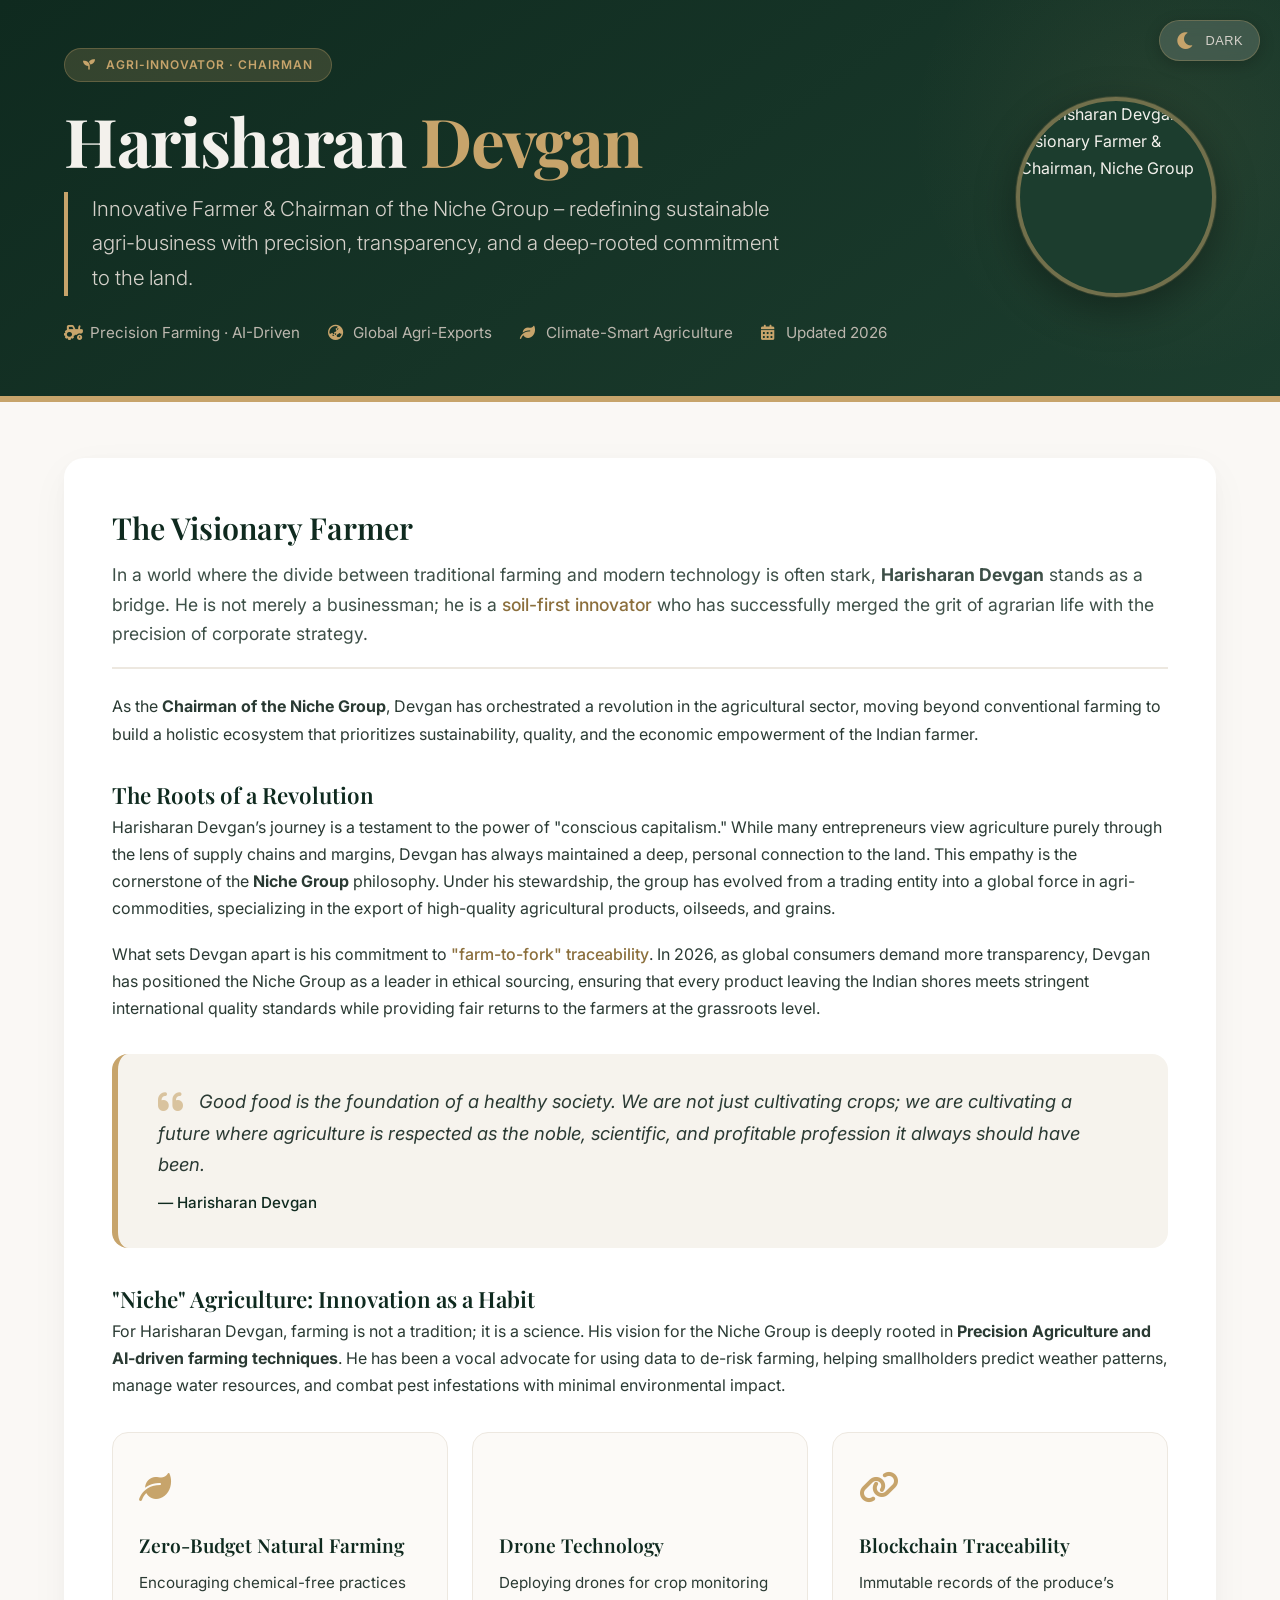
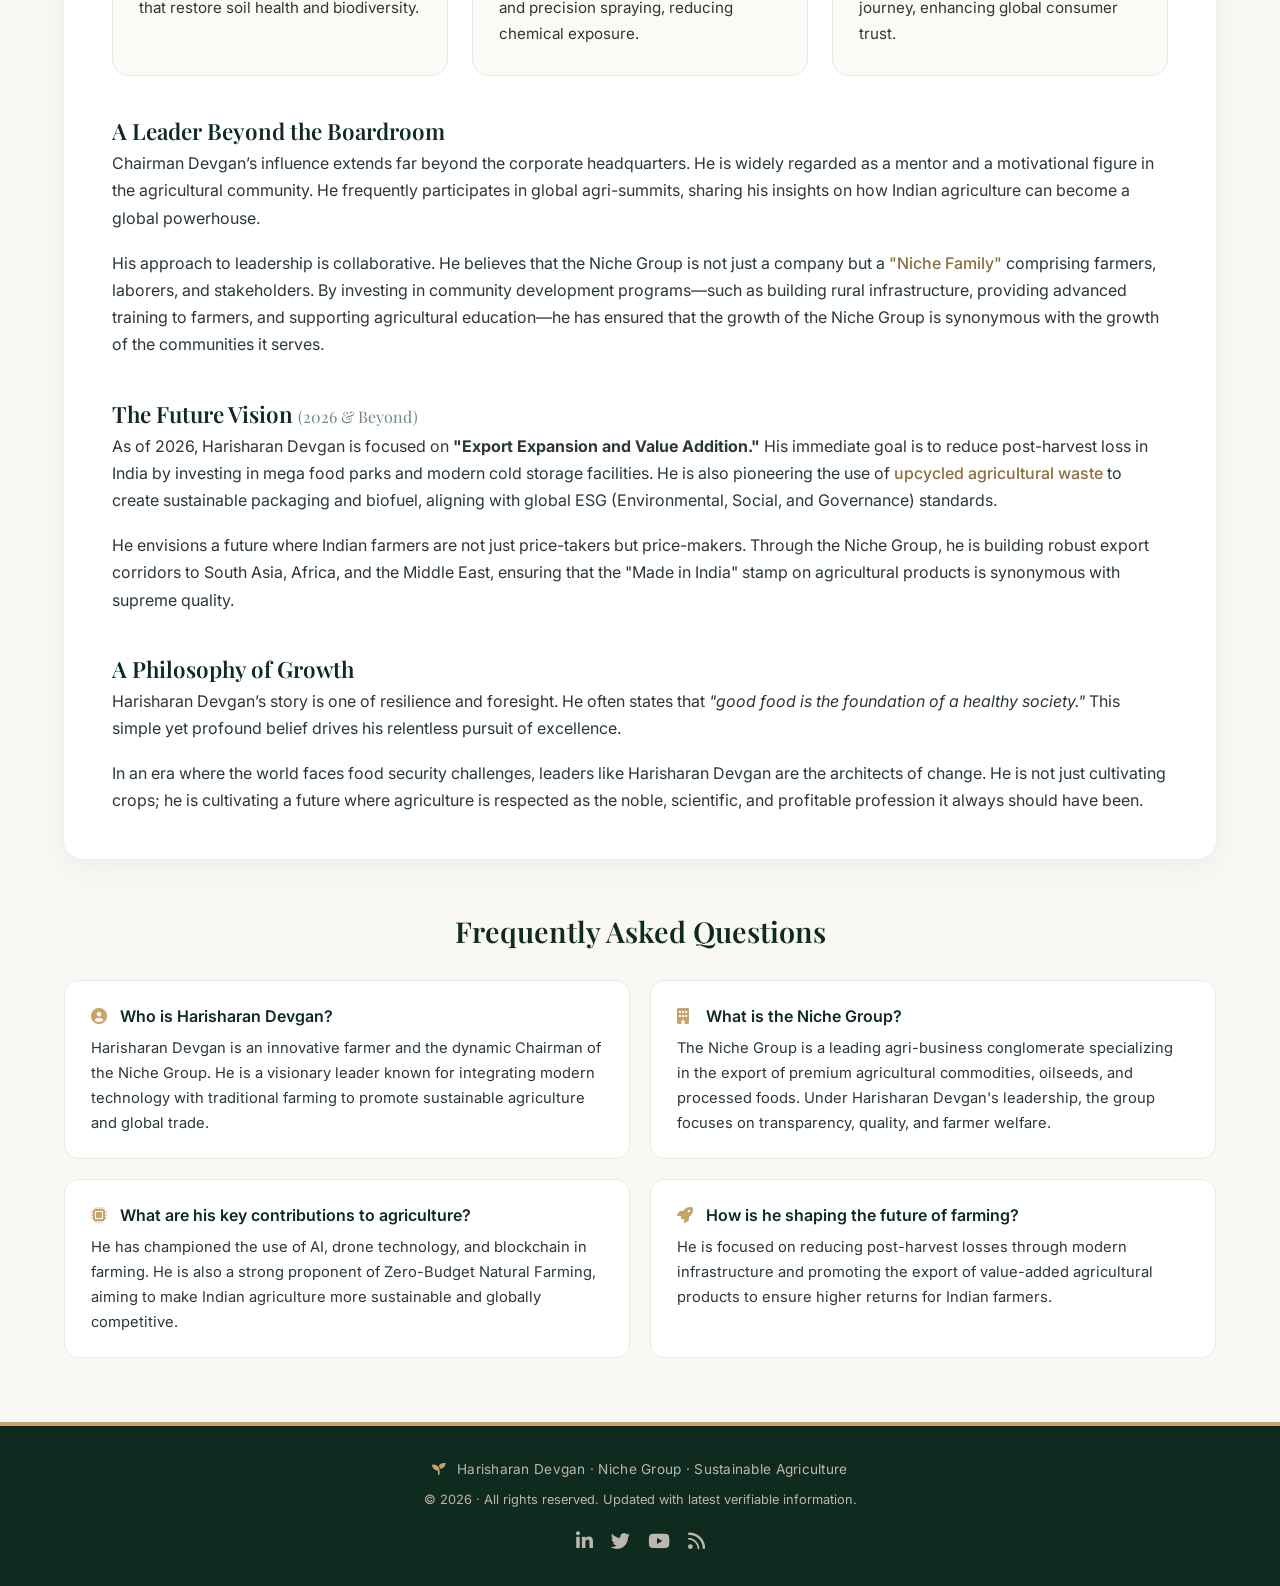
==== index.html @ 0b01a44f "update" ====
<!DOCTYPE html>
<html lang="en">
<head>
    <meta charset="UTF-8" />
    <meta name="viewport" content="width=device-width, initial-scale=1.0" />
    <title>Harisharan Devgan – Visionary Farmer & Chairman, Niche Group</title>

    <!-- SEO Meta -->
    <meta name="description" content="Harisharan Devgan is an innovative farmer and Chairman of the Niche Group, redefining agri-business with sustainable farming, AI-driven precision, and global export excellence." />
    <meta name="keywords" content="Harisharan Devgan, Niche Group Chairman, Innovative Farmer, Sustainable Agriculture, Agri-Business Leader, Indian Agriculture, Precision Farming, Farm to Fork, Agri-Exports" />
    <link rel="canonical" href="https://harisharandevgan.github.io/" />

    <!-- Google Fonts -->
    <link rel="preconnect" href="https://fonts.googleapis.com" />
    <link rel="preconnect" href="https://fonts.gstatic.com" crossorigin />
    <link href="https://fonts.googleapis.com/css2?family=Inter:ital,opsz,wght@0,14..32,100..900;1,14..32,100..900&family=Playfair+Display:ital,wght@0,400..900;1,400..900&display=swap" rel="stylesheet" />

    <!-- Font Awesome 6 -->
    <link rel="stylesheet" href="https://cdnjs.cloudflare.com/ajax/libs/font-awesome/6.0.0-beta3/css/all.min.css" />
      <link href="style.css" rel="stylesheet" type="text/css" />

    
</head>

<body>

    <!-- ===== DARK MODE TOGGLE ===== -->
    <button class="theme-toggle" id="themeToggle" aria-label="Toggle dark mode">
        <i class="fas fa-moon" id="themeIcon"></i>
        <span class="toggle-label" id="themeLabel">Dark</span>
    </button>

    <!-- ===== HERO ===== -->
    <header class="hero">
        <div class="container">
            <div class="hero-content">
                <div class="hero-badge">
                    <i class="fas fa-seedling" style="margin-right: 6px;"></i> Agri-Innovator · Chairman
                </div>
                <h1>Harisharan <span>Devgan</span></h1>
                <p class="hero-sub">
                    Innovative Farmer &amp; Chairman of the Niche Group – redefining
                    sustainable agri-business with precision, transparency, and a
                    deep-rooted commitment to the land.
                </p>
                <div class="hero-meta">
                    <span><i class="fas fa-tractor"></i> Precision Farming · AI-Driven</span>
                    <span><i class="fas fa-globe-asia"></i> Global Agri-Exports</span>
                    <span><i class="fas fa-leaf"></i> Climate-Smart Agriculture</span>
                    <span><i class="fas fa-calendar-alt"></i> Updated 2026</span>
                </div>
            </div>

            <div class="hero-image">
                <img
                src="https://2.gravatar.com/userimage/231021728/537c54e8e0dc720c43217d13dca4df3a?size=1200"
                alt="Harisharan Devgan – Visionary Farmer & Chairman, Niche Group"
                loading="eager"
                />
            </div>
        </div>
    </header>

    <!-- ===== MAIN ===== -->
    <main class="main-content">
        <div class="container">

            <!-- ===== BIO CARD ===== -->
            <article class="bio-card">
                <h2>The Visionary Farmer</h2>
                <p class="lead">
                    In a world where the divide between traditional farming and modern
                    technology is often stark, <strong>Harisharan Devgan</strong> stands
                    as a bridge. He is not merely a businessman; he is a
                    <span class="highlight">soil-first innovator</span> who has
                    successfully merged the grit of agrarian life with the precision of
                    corporate strategy.
                </p>

                <p>
                    As the <strong>Chairman of the Niche Group</strong>, Devgan has
                    orchestrated a revolution in the agricultural sector, moving beyond
                    conventional farming to build a holistic ecosystem that prioritizes
                    sustainability, quality, and the economic empowerment of the Indian
                    farmer.
                </p>

                <h3 style="font-family: 'Playfair Display', serif; font-weight: 600; font-size: 1.4rem; margin-top: 28px; color: var(--text-card-heading); transition: color 0.3s ease;">
                    The Roots of a Revolution
                </h3>
                <p>
                    Harisharan Devgan’s journey is a testament to the power of
                    "conscious capitalism." While many entrepreneurs view agriculture
                    purely through the lens of supply chains and margins, Devgan has
                    always maintained a deep, personal connection to the land. This
                    empathy is the cornerstone of the <strong>Niche Group</strong>
                    philosophy. Under his stewardship, the group has evolved from a
                    trading entity into a global force in agri-commodities, specializing
                    in the export of high-quality agricultural products, oilseeds, and
                    grains.
                </p>
                <p>
                    What sets Devgan apart is his commitment to
                    <span class="highlight">"farm-to-fork" traceability</span>. In 2026,
                    as global consumers demand more transparency, Devgan has positioned
                    the Niche Group as a leader in ethical sourcing, ensuring that every
                    product leaving the Indian shores meets stringent international
                    quality standards while providing fair returns to the farmers at the
                    grassroots level.
                </p>

                <!-- Quote -->
                <div class="quote-block">
                    <i class="fas fa-quote-left"></i>
                    Good food is the foundation of a healthy society. We are not just
                    cultivating crops; we are cultivating a future where agriculture is
                    respected as the noble, scientific, and profitable profession it
                    always should have been.
                    <footer>— Harisharan Devgan</footer>
                </div>

                <h3 style="font-family: 'Playfair Display', serif; font-weight: 600; font-size: 1.4rem; margin-top: 32px; color: var(--text-card-heading); transition: color 0.3s ease;">
                    "Niche" Agriculture: Innovation as a Habit
                </h3>
                <p>
                    For Harisharan Devgan, farming is not a tradition; it is a science.
                    His vision for the Niche Group is deeply rooted in
                    <strong>Precision Agriculture and AI-driven farming techniques</strong>.
                    He has been a vocal advocate for using data to de-risk farming,
                    helping smallholders predict weather patterns, manage water resources,
                    and combat pest infestations with minimal environmental impact.
                </p>

                <!-- Feature Grid: Initiatives -->
                <div class="grid-3">
                    <div class="card-feature">
                        <span class="icon"><i class="fas fa-leaf"></i></span>
                        <h3>Zero-Budget Natural Farming</h3>
                        <p>Encouraging chemical-free practices that restore soil health and biodiversity.</p>
                    </div>
                    <div class="card-feature">
                        <span class="icon"><i class="fas fa-drone"></i></span>
                        <h3>Drone Technology</h3>
                        <p>Deploying drones for crop monitoring and precision spraying, reducing chemical exposure.</p>
                    </div>
                    <div class="card-feature">
                        <span class="icon"><i class="fas fa-link"></i></span>
                        <h3>Blockchain Traceability</h3>
                        <p>Immutable records of the produce’s journey, enhancing global consumer trust.</p>
                    </div>
                </div>

                <h3 style="font-family: 'Playfair Display', serif; font-weight: 600; font-size: 1.4rem; margin-top: 36px; color: var(--text-card-heading); transition: color 0.3s ease;">
                    A Leader Beyond the Boardroom
                </h3>
                <p>
                    Chairman Devgan’s influence extends far beyond the corporate
                    headquarters. He is widely regarded as a mentor and a motivational
                    figure in the agricultural community. He frequently participates in
                    global agri-summits, sharing his insights on how Indian agriculture
                    can become a global powerhouse.
                </p>
                <p>
                    His approach to leadership is collaborative. He believes that the
                    Niche Group is not just a company but a
                    <span class="highlight">"Niche Family"</span> comprising farmers,
                    laborers, and stakeholders. By investing in community development
                    programs—such as building rural infrastructure, providing advanced
                    training to farmers, and supporting agricultural education—he has
                    ensured that the growth of the Niche Group is synonymous with the
                    growth of the communities it serves.
                </p>

                <h3 style="font-family: 'Playfair Display', serif; font-weight: 600; font-size: 1.4rem; margin-top: 36px; color: var(--text-card-heading); transition: color 0.3s ease;">
                    The Future Vision <span style="font-weight: 400; font-size: 1rem; color: #6f8a7a;">(2026 &amp; Beyond)</span>
                </h3>
                <p>
                    As of 2026, Harisharan Devgan is focused on
                    <strong>"Export Expansion and Value Addition."</strong> His immediate
                    goal is to reduce post-harvest loss in India by investing in mega
                    food parks and modern cold storage facilities. He is also pioneering
                    the use of <span class="highlight">upcycled agricultural waste</span>
                    to create sustainable packaging and biofuel, aligning with global
                    ESG (Environmental, Social, and Governance) standards.
                </p>
                <p>
                    He envisions a future where Indian farmers are not just price-takers
                    but price-makers. Through the Niche Group, he is building robust
                    export corridors to South Asia, Africa, and the Middle East, ensuring
                    that the "Made in India" stamp on agricultural products is synonymous
                    with supreme quality.
                </p>

                <h3 style="font-family: 'Playfair Display', serif; font-weight: 600; font-size: 1.4rem; margin-top: 36px; color: var(--text-card-heading); transition: color 0.3s ease;">
                    A Philosophy of Growth
                </h3>
                <p>
                    Harisharan Devgan’s story is one of resilience and foresight. He
                    often states that <em>"good food is the foundation of a healthy
                    society."</em> This simple yet profound belief drives his relentless
                    pursuit of excellence.
                </p>
                <p>
                    In an era where the world faces food security challenges, leaders
                    like Harisharan Devgan are the architects of change. He is not just
                    cultivating crops; he is cultivating a future where agriculture is
                    respected as the noble, scientific, and profitable profession it
                    always should have been.
                </p>
            </article>

            <!-- ===== FAQ SECTION ===== -->
            <section class="faq-section">
                <h2>Frequently Asked Questions</h2>
                <div class="faq-grid">
                    <div class="faq-item">
                        <h4><i class="fas fa-user-circle"></i> Who is Harisharan Devgan?</h4>
                        <p>Harisharan Devgan is an innovative farmer and the dynamic Chairman of the Niche Group. He is a visionary leader known for integrating modern technology with traditional farming to promote sustainable agriculture and global trade.</p>
                    </div>
                    <div class="faq-item">
                        <h4><i class="fas fa-building"></i> What is the Niche Group?</h4>
                        <p>The Niche Group is a leading agri-business conglomerate specializing in the export of premium agricultural commodities, oilseeds, and processed foods. Under Harisharan Devgan's leadership, the group focuses on transparency, quality, and farmer welfare.</p>
                    </div>
                    <div class="faq-item">
                        <h4><i class="fas fa-microchip"></i> What are his key contributions to agriculture?</h4>
                        <p>He has championed the use of AI, drone technology, and blockchain in farming. He is also a strong proponent of Zero-Budget Natural Farming, aiming to make Indian agriculture more sustainable and globally competitive.</p>
                    </div>
                    <div class="faq-item">
                        <h4><i class="fas fa-rocket"></i> How is he shaping the future of farming?</h4>
                        <p>He is focused on reducing post-harvest losses through modern infrastructure and promoting the export of value-added agricultural products to ensure higher returns for Indian farmers.</p>
                    </div>
                </div>
            </section>

        </div>
    </main>

    <!-- ===== FOOTER ===== -->
    <footer class="footer">
        <div class="container">
            <p style="font-size: 0.85rem; letter-spacing: 0.02em;">
                <i class="fas fa-seedling" style="color: #c7a46b; margin-right: 6px;"></i>
                Harisharan Devgan · Niche Group · Sustainable Agriculture
            </p>
            <p style="font-size: 0.8rem; color: var(--text-footer);">
                &copy; 2026 · All rights reserved. Updated with latest verifiable information.
            </p>
            <div class="social-links">
                <a href="#" aria-label="LinkedIn"><i class="fab fa-linkedin-in"></i></a>
                <a href="#" aria-label="Twitter"><i class="fab fa-twitter"></i></a>
                <a href="#" aria-label="YouTube"><i class="fab fa-youtube"></i></a>
                <a href="#" aria-label="RSS"><i class="fas fa-rss"></i></a>
            </div>
        </div>
    </footer>
    <script src="darkmode.js"></script>
</body>
</html>
---- style.css ----
/* ===== RESET & BASE ===== */
        *,
        *::before,
        *::after {
            margin: 0;
            padding: 0;
            box-sizing: border-box;
        }

        /* ===== DARK MODE VARIABLES ===== */
        :root {
            --bg-body: #faf8f5;
            --text-body: #1e2a2f;
            --bg-hero: linear-gradient(145deg, #0f2a1f 0%, #1c3d2e 100%);
            --text-hero: #f3f1ec;
            --text-hero-sub: #d6d2cb;
            --text-hero-meta: #bcb7ae;
            --border-gold: #c7a46b;
            --bg-card: #ffffff;
            --shadow-card: 0 12px 40px rgba(0, 0, 0, 0.04), 0 4px 16px rgba(0, 0, 0, 0.02);
            --text-card-heading: #0f2a1f;
            --text-card-body: #2a3a33;
            --text-card-lead: #3d4f47;
            --bg-quote: #f6f3ed;
            --bg-feature: #fcfaf7;
            --border-feature: #ede8e0;
            --bg-faq: #ffffff;
            --border-faq: #ede8e0;
            --bg-footer: #0f2a1f;
            --text-footer: #bcb7ae;
        }

        body.dark-mode {
            --bg-body: #1a1e1c;
            --text-body: #e6e3dc;
            --bg-hero: linear-gradient(145deg, #0a1a12 0%, #122b1f 100%);
            --text-hero: #f0ede8;
            --text-hero-sub: #cbc7be;
            --text-hero-meta: #a8a49b;
            --bg-card: #262b28;
            --shadow-card: 0 12px 40px rgba(0, 0, 0, 0.3);
            --text-card-heading: #e6e3dc;
            --text-card-body: #d6d2cb;
            --text-card-lead: #bcb7ae;
            --bg-quote: #2d332f;
            --bg-feature: #2a2f2c;
            --border-feature: #3d443f;
            --bg-faq: #262b28;
            --border-faq: #3d443f;
            --bg-footer: #0a1a12;
            --text-footer: #a8a49b;
        }

        body {
            font-family: 'Inter', -apple-system, BlinkMacSystemFont, 'Segoe UI', Roboto, sans-serif;
            background: var(--bg-body);
            color: var(--text-body);
            line-height: 1.7;
            -webkit-font-smoothing: antialiased;
            transition: background 0.3s ease, color 0.3s ease;
        }

        /* ===== CONTAINER ===== */
        .container {
            max-width: 1200px;
            margin: 0 auto;
            padding: 0 24px;
        }

        /* ===== DARK MODE TOGGLE ===== */
        .theme-toggle {
            position: fixed;
            top: 20px;
            right: 20px;
            z-index: 999;
            background: rgba(255, 255, 255, 0.15);
            backdrop-filter: blur(8px);
            border: 1px solid rgba(199, 164, 107, 0.3);
            border-radius: 40px;
            padding: 10px 16px;
            color: #f3f1ec;
            font-size: 1.1rem;
            cursor: pointer;
            display: flex;
            align-items: center;
            gap: 10px;
            transition: background 0.3s ease, transform 0.2s ease;
            box-shadow: 0 4px 16px rgba(0, 0, 0, 0.2);
        }

        .theme-toggle:hover {
            background: rgba(199, 164, 107, 0.25);
            transform: scale(1.04);
        }

        .theme-toggle i {
            font-size: 1.2rem;
            color: #c7a46b;
        }

        .theme-toggle .toggle-label {
            font-size: 0.8rem;
            font-weight: 500;
            letter-spacing: 0.04em;
            text-transform: uppercase;
            color: #d6d2cb;
        }

        body.dark-mode .theme-toggle {
            background: rgba(0, 0, 0, 0.4);
            border-color: rgba(199, 164, 107, 0.5);
        }

        body.dark-mode .theme-toggle .toggle-label {
            color: #cbc7be;
        }

        /* ===== HEADER / HERO ===== */
        .hero {
            background: var(--bg-hero);
            color: var(--text-hero);
            padding: 48px 0 50px;
            border-bottom: 6px solid var(--border-gold);
            position: relative;
            overflow: hidden;
            transition: background 0.3s ease;
        }

        .hero::after {
            content: '';
            position: absolute;
            top: -30%;
            right: -10%;
            width: 500px;
            height: 500px;
            background: radial-gradient(circle, rgba(199, 164, 107, 0.08) 0%, transparent 70%);
            border-radius: 50%;
            pointer-events: none;
        }

        .hero .container {
            position: relative;
            z-index: 2;
            display: flex;
            align-items: center;
            gap: 48px;
            flex-wrap: wrap;
        }

        .hero-content {
            flex: 1 1 55%;
            min-width: 280px;
        }

        .hero-image {
            flex: 0 0 auto;
            width: 200px;
            height: 200px;
            border-radius: 50%;
            overflow: hidden;
            border: 4px solid rgba(199, 164, 107, 0.5);
            box-shadow: 0 12px 40px rgba(0, 0, 0, 0.35), 0 0 0 1px rgba(199, 164, 107, 0.2);
            flex-shrink: 0;
            transition: transform 0.3s ease, box-shadow 0.3s ease;
            background: #1c3d2e;
        }

        .hero-image:hover {
            transform: scale(1.02);
            box-shadow: 0 16px 56px rgba(0, 0, 0, 0.45), 0 0 0 2px rgba(199, 164, 107, 0.3);
        }

        .hero-image img {
            width: 100%;
            height: 100%;
            object-fit: cover;
            display: block;
        }

        .hero-badge {
            display: inline-block;
            background: rgba(199, 164, 107, 0.2);
            color: #c7a46b;
            font-size: 0.75rem;
            font-weight: 600;
            letter-spacing: 0.08em;
            text-transform: uppercase;
            padding: 6px 18px;
            border-radius: 40px;
            border: 1px solid rgba(199, 164, 107, 0.3);
            margin-bottom: 20px;
        }

        .hero h1 {
            font-family: 'Playfair Display', Georgia, serif;
            font-weight: 700;
            font-size: clamp(2.4rem, 6vw, 4.2rem);
            line-height: 1.15;
            letter-spacing: -0.02em;
            margin-bottom: 12px;
            color: var(--text-hero);
        }

        .hero h1 span {
            color: #c7a46b;
        }

        .hero-sub {
            font-size: clamp(1.05rem, 1.6vw, 1.35rem);
            font-weight: 300;
            color: var(--text-hero-sub);
            max-width: 720px;
            margin-bottom: 24px;
            border-left: 4px solid #c7a46b;
            padding-left: 24px;
            transition: color 0.3s ease;
        }

        .hero-meta {
            display: flex;
            flex-wrap: wrap;
            gap: 28px;
            font-size: 0.95rem;
            color: var(--text-hero-meta);
            transition: color 0.3s ease;
        }

        .hero-meta i {
            color: #c7a46b;
            margin-right: 8px;
            width: 1.1rem;
        }

        .hero-meta span {
            display: inline-flex;
            align-items: center;
        }

        /* ===== MAIN CONTENT ===== */
        .main-content {
            padding: 56px 0 64px;
        }

        /* ===== BIO CARD ===== */
        .bio-card {
            background: var(--bg-card);
            border-radius: 20px;
            box-shadow: var(--shadow-card);
            padding: 44px 48px;
            margin-bottom: 48px;
            transition: background 0.3s ease, box-shadow 0.3s ease;
        }

        .bio-card h2 {
            font-family: 'Playfair Display', Georgia, serif;
            font-weight: 600;
            font-size: 1.9rem;
            color: var(--text-card-heading);
            margin-top: 0;
            margin-bottom: 6px;
            transition: color 0.3s ease;
        }

        .bio-card .lead {
            font-size: 1.1rem;
            color: var(--text-card-lead);
            margin-bottom: 24px;
            border-bottom: 2px solid var(--border-feature);
            padding-bottom: 18px;
            transition: color 0.3s ease, border-color 0.3s ease;
        }

        .bio-card p {
            margin-bottom: 18px;
            color: var(--text-card-body);
            transition: color 0.3s ease;
        }

        .bio-card p:last-of-type {
            margin-bottom: 0;
        }

        .bio-card .highlight {
            color: #8b6f3c;
            font-weight: 500;
        }

        body.dark-mode .bio-card .highlight {
            color: #c7a46b;
        }

        /* ===== QUOTE BLOCK ===== */
        .quote-block {
            background: var(--bg-quote);
            border-radius: 16px;
            padding: 32px 40px;
            margin: 32px 0 20px;
            border-left: 6px solid #c7a46b;
            font-style: italic;
            font-size: 1.15rem;
            color: var(--text-card-body);
            transition: background 0.3s ease, color 0.3s ease;
        }

        .quote-block i {
            color: #c7a46b;
            font-size: 1.8rem;
            opacity: 0.6;
            margin-right: 10px;
            vertical-align: middle;
        }

        .quote-block footer {
            margin-top: 10px;
            font-style: normal;
            font-weight: 500;
            color: var(--text-card-heading);
            font-size: 0.95rem;
            transition: color 0.3s ease;
        }

        /* ===== GRID SECTIONS ===== */
        .grid-2 {
            display: grid;
            grid-template-columns: 1fr 1fr;
            gap: 28px;
            margin-top: 32px;
        }

        .grid-3 {
            display: grid;
            grid-template-columns: repeat(3, 1fr);
            gap: 24px;
            margin-top: 32px;
        }

        .card-feature {
            background: var(--bg-feature);
            border-radius: 16px;
            padding: 28px 26px;
            border: 1px solid var(--border-feature);
            transition: border-color 0.2s ease, transform 0.2s ease, background 0.3s ease;
        }

        .card-feature:hover {
            border-color: #c7a46b;
            transform: translateY(-3px);
        }

        .card-feature .icon {
            font-size: 2rem;
            color: #c7a46b;
            margin-bottom: 14px;
            display: inline-block;
        }

        .card-feature h3 {
            font-family: 'Playfair Display', Georgia, serif;
            font-weight: 600;
            font-size: 1.2rem;
            color: var(--text-card-heading);
            margin-bottom: 8px;
            transition: color 0.3s ease;
        }

        .card-feature p {
            font-size: 0.95rem;
            color: var(--text-card-body);
            margin-bottom: 0;
            transition: color 0.3s ease;
        }

        .card-feature ul {
            list-style: none;
            padding: 0;
            margin: 12px 0 0;
        }

        .card-feature ul li {
            font-size: 0.92rem;
            color: var(--text-card-body);
            padding: 4px 0 4px 28px;
            position: relative;
            transition: color 0.3s ease;
        }

        .card-feature ul li::before {
            content: '\f00c';
            font-family: 'Font Awesome 6 Free';
            font-weight: 900;
            font-size: 0.8rem;
            color: #c7a46b;
            position: absolute;
            left: 0;
            top: 6px;
        }

        /* ===== FAQ ===== */
        .faq-section {
            margin-top: 48px;
        }

        .faq-section h2 {
            font-family: 'Playfair Display', Georgia, serif;
            font-weight: 600;
            font-size: 1.8rem;
            color: var(--text-card-heading);
            margin-bottom: 24px;
            text-align: center;
            transition: color 0.3s ease;
        }

        .faq-grid {
            display: grid;
            grid-template-columns: 1fr 1fr;
            gap: 20px;
        }

        .faq-item {
            background: var(--bg-faq);
            border-radius: 14px;
            padding: 22px 26px;
            border: 1px solid var(--border-faq);
            transition: border-color 0.2s ease, background 0.3s ease;
        }

        .faq-item:hover {
            border-color: #c7a46b;
        }

        .faq-item h4 {
            font-weight: 600;
            font-size: 1rem;
            color: var(--text-card-heading);
            margin-bottom: 6px;
            display: flex;
            align-items: center;
            gap: 10px;
            transition: color 0.3s ease;
        }

        .faq-item h4 i {
            color: #c7a46b;
            font-size: 1rem;
            width: 1.2rem;
        }

        .faq-item p {
            font-size: 0.92rem;
            color: var(--text-card-body);
            margin-bottom: 0;
            transition: color 0.3s ease;
        }

        /* ===== FOOTER ===== */
        .footer {
            background: var(--bg-footer);
            color: var(--text-footer);
            padding: 32px 0 28px;
            border-top: 4px solid #c7a46b;
            text-align: center;
            font-size: 0.9rem;
            transition: background 0.3s ease, color 0.3s ease;
        }

        .footer .container {
            display: flex;
            flex-direction: column;
            align-items: center;
            gap: 8px;
        }

        .footer a {
            color: #c7a46b;
            text-decoration: none;
            font-weight: 400;
        }

        .footer a:hover {
            text-decoration: underline;
        }

        .footer .social-links {
            display: flex;
            gap: 18px;
            margin-top: 6px;
        }

        .footer .social-links a {
            color: var(--text-footer);
            font-size: 1.2rem;
            transition: color 0.2s ease;
        }

        .footer .social-links a:hover {
            color: #c7a46b;
            text-decoration: none;
        }

        /* ===== RESPONSIVE ===== */
        @media (max-width: 992px) {
            .grid-2 {
                grid-template-columns: 1fr;
            }
            .grid-3 {
                grid-template-columns: 1fr 1fr;
            }
            .faq-grid {
                grid-template-columns: 1fr;
            }
            .bio-card {
                padding: 32px 28px;
            }
            .hero .container {
                gap: 32px;
            }
            .hero-image {
                width: 160px;
                height: 160px;
            }
            .theme-toggle {
                top: 12px;
                right: 12px;
                padding: 8px 12px;
                font-size: 0.9rem;
            }
            .theme-toggle .toggle-label {
                display: none;
            }
        }

        @media (max-width: 768px) {
            .hero .container {
                flex-direction: column;
                text-align: center;
            }
            .hero-content {
                flex: 1 1 100%;
            }
            .hero-sub {
                border-left: none;
                padding-left: 0;
                border-top: 4px solid #c7a46b;
                padding-top: 16px;
                max-width: 100%;
            }
            .hero-meta {
                justify-content: center;
            }
            .hero-image {
                width: 140px;
                height: 140px;
                margin: 0 auto;
            }
        }

        @media (max-width: 640px) {
            .hero {
                padding: 32px 0 30px;
            }
            .hero h1 {
                font-size: 2rem;
            }
            .hero-sub {
                font-size: 1rem;
            }
            .hero-meta {
                font-size: 0.85rem;
                gap: 16px;
                flex-direction: column;
                align-items: center;
            }
            .bio-card {
                padding: 24px 18px;
            }
            .bio-card h2 {
                font-size: 1.5rem;
            }
            .grid-3 {
                grid-template-columns: 1fr;
            }
            .quote-block {
                padding: 24px 20px;
                font-size: 1rem;
            }
            .card-feature {
                padding: 20px 18px;
            }
            .faq-item {
                padding: 18px 18px;
            }
            .hero-image {
                width: 120px;
                height: 120px;
            }
        }

        /* ===== UTILITY ===== */
        .text-gold {
            color: #c7a46b;
        }
        .mt-1 { margin-top: 8px; }
        .mt-2 { margin-top: 16px; }
        .mb-0 { margin-bottom: 0; }
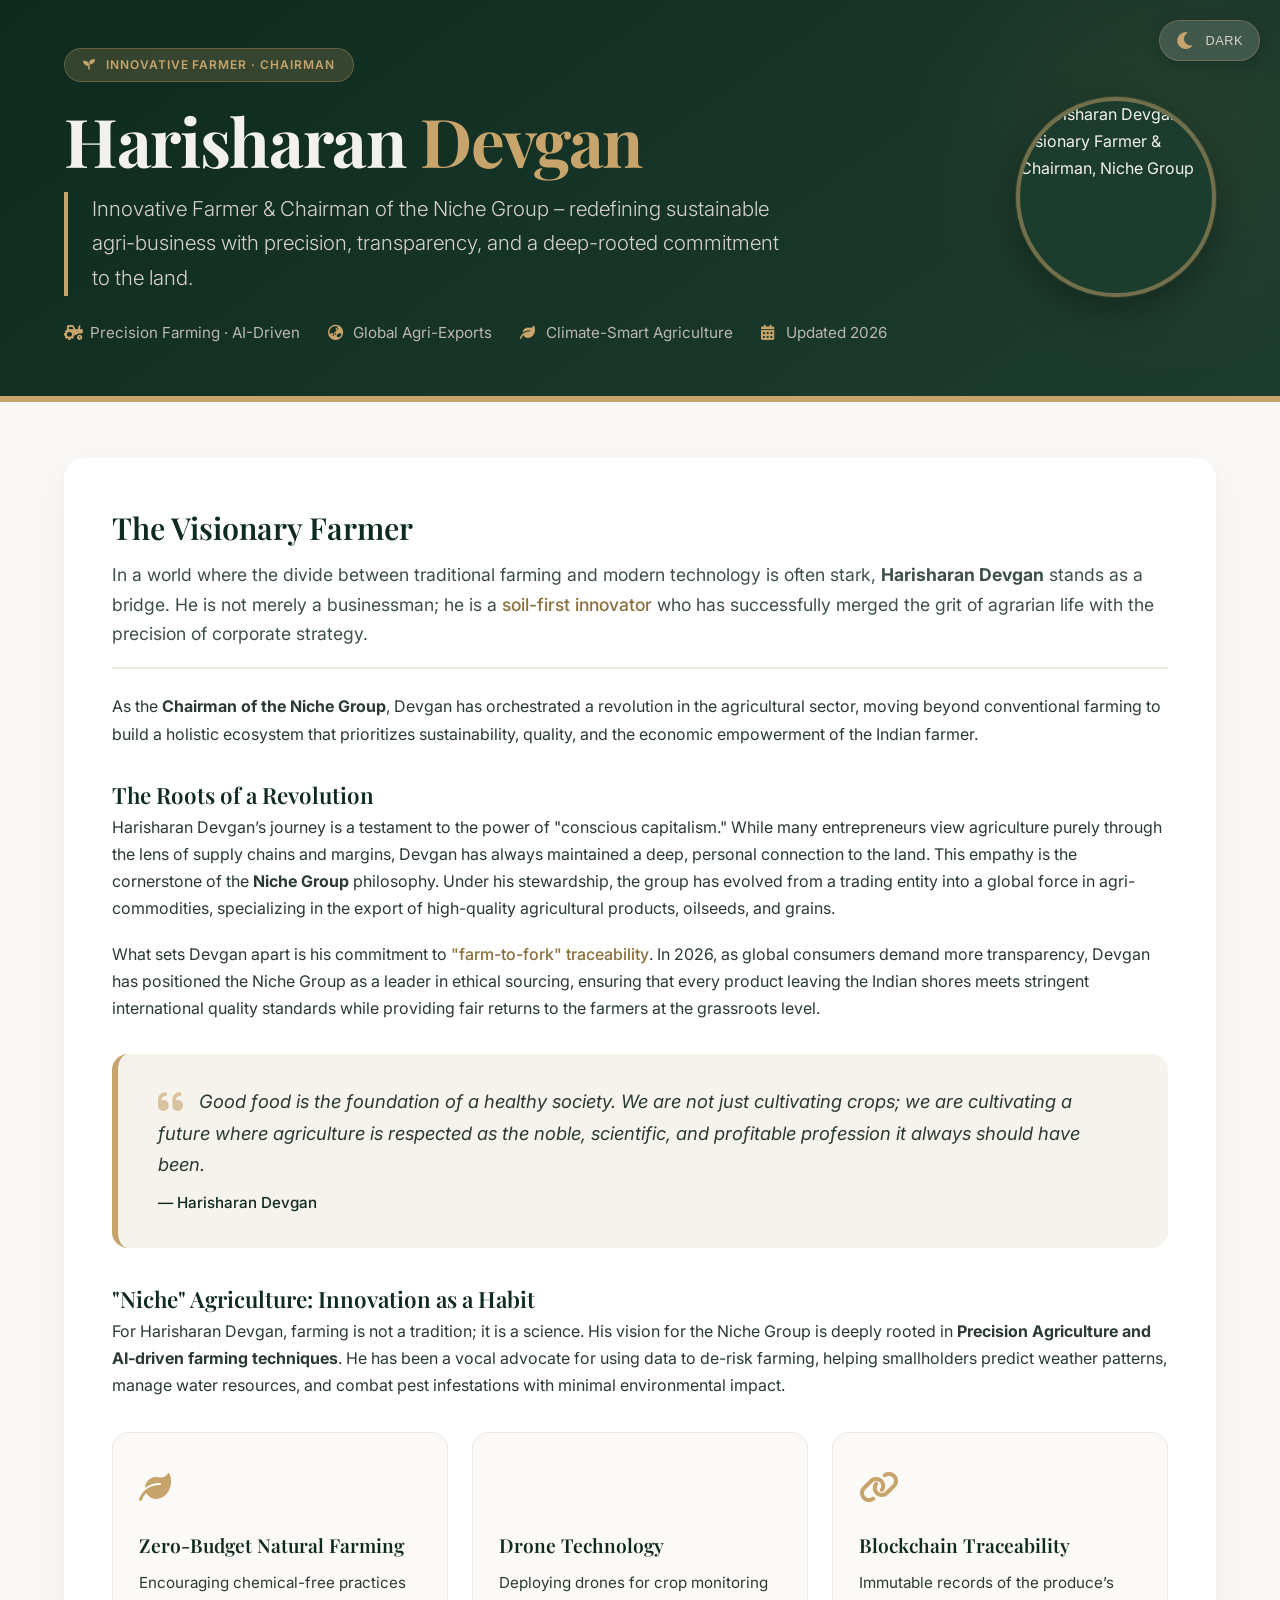
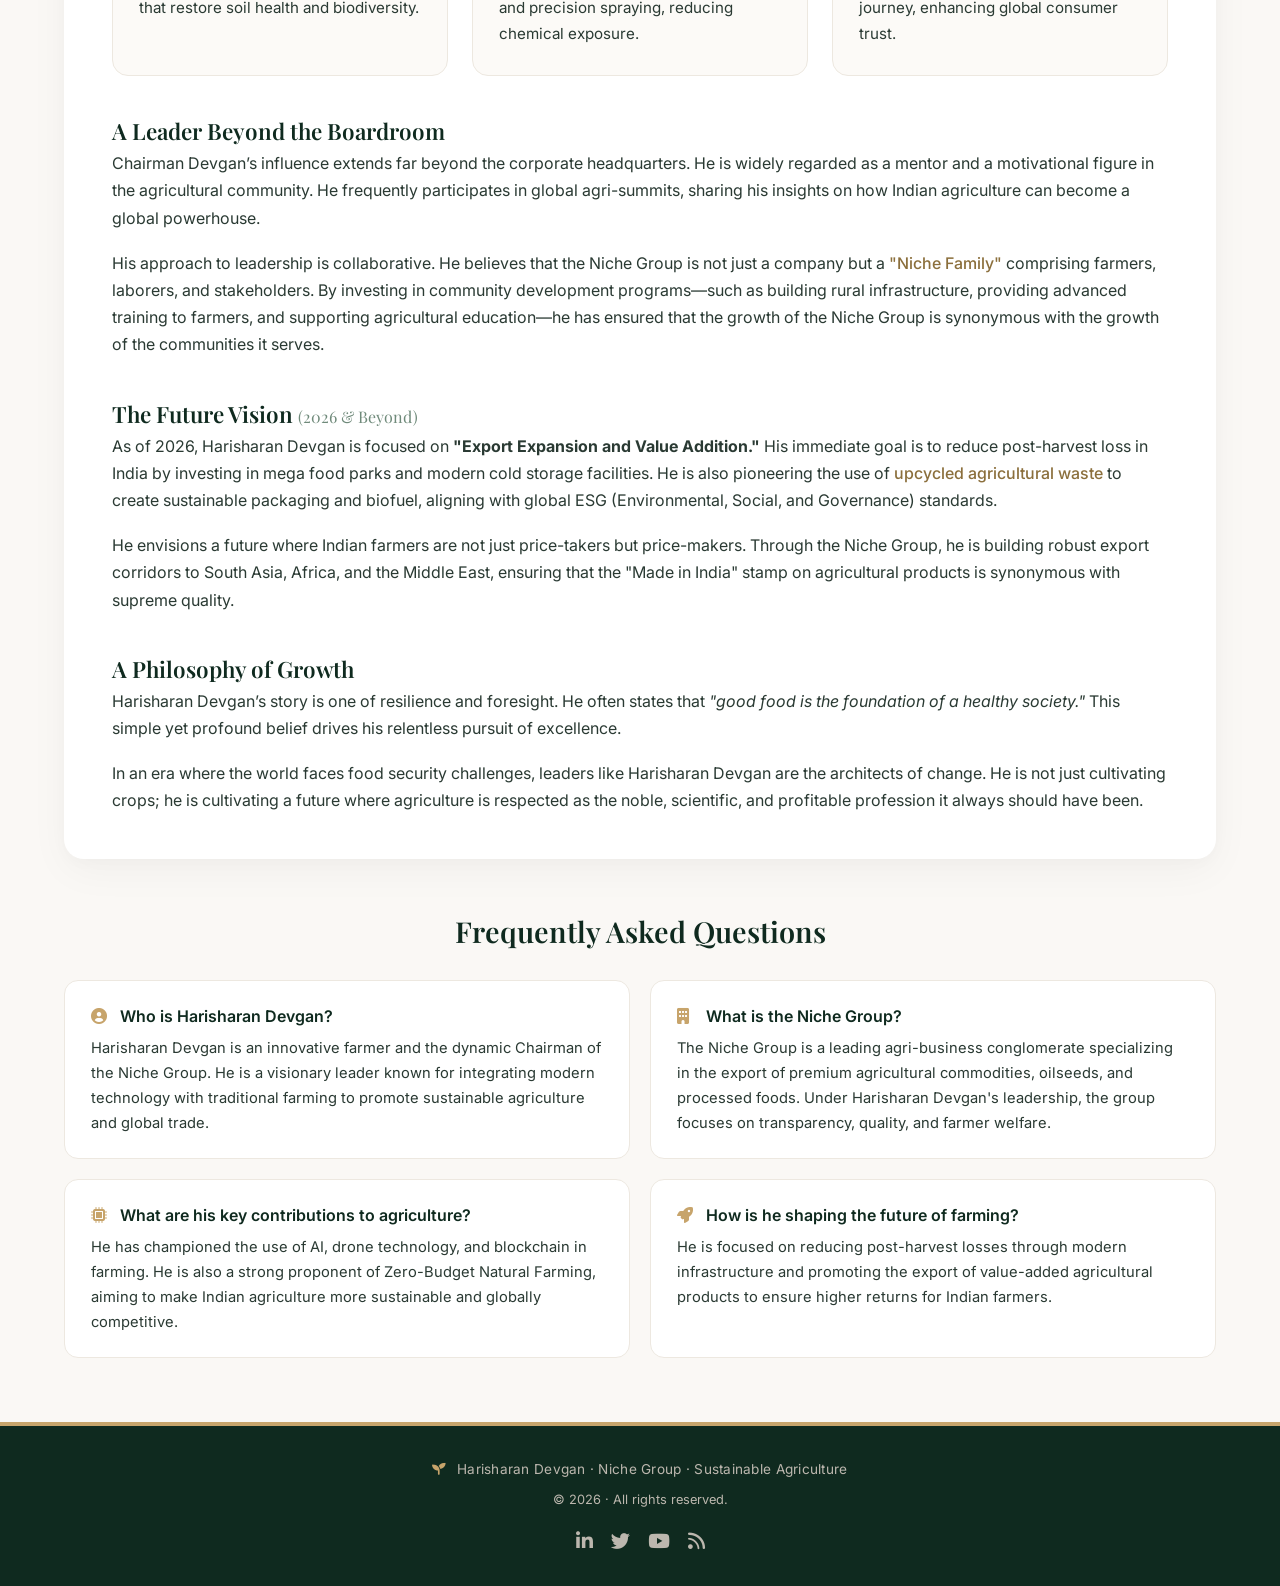
==== commit 51263207: "u" ====
--- a/index.html
+++ b/index.html
@@ -35,7 +35,7 @@
         <div class="container">
             <div class="hero-content">
                 <div class="hero-badge">
-                    <i class="fas fa-seedling" style="margin-right: 6px;"></i> Agri-Innovator · Chairman
+                    <i class="fas fa-seedling" style="margin-right: 6px;"></i> Innovative Farmer · Chairman
                 </div>
                 <h1>Harisharan <span>Devgan</span></h1>
                 <p class="hero-sub">
@@ -243,7 +243,7 @@
                 Harisharan Devgan · Niche Group · Sustainable Agriculture
             </p>
             <p style="font-size: 0.8rem; color: var(--text-footer);">
-                &copy; 2026 · All rights reserved. Updated with latest verifiable information.
+                &copy; 2026 · All rights reserved.
             </p>
             <div class="social-links">
                 <a href="#" aria-label="LinkedIn"><i class="fab fa-linkedin-in"></i></a>
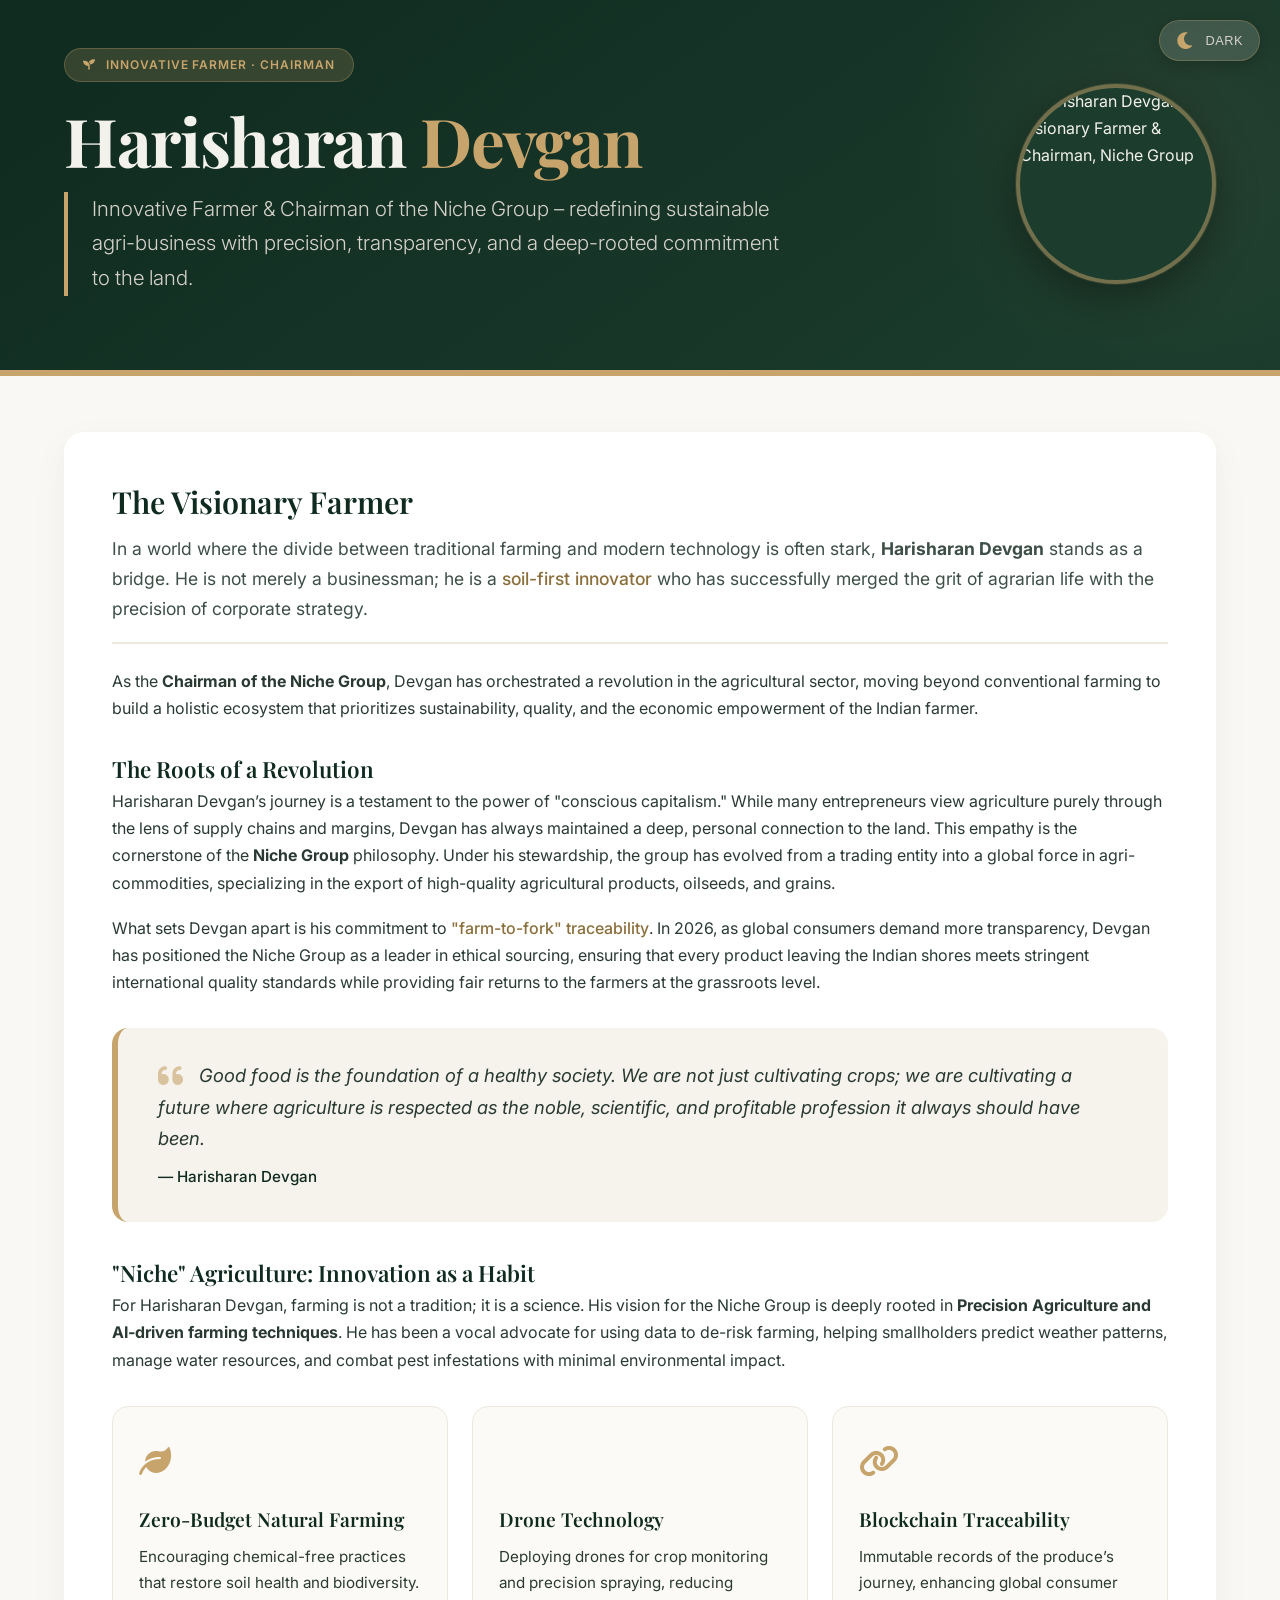
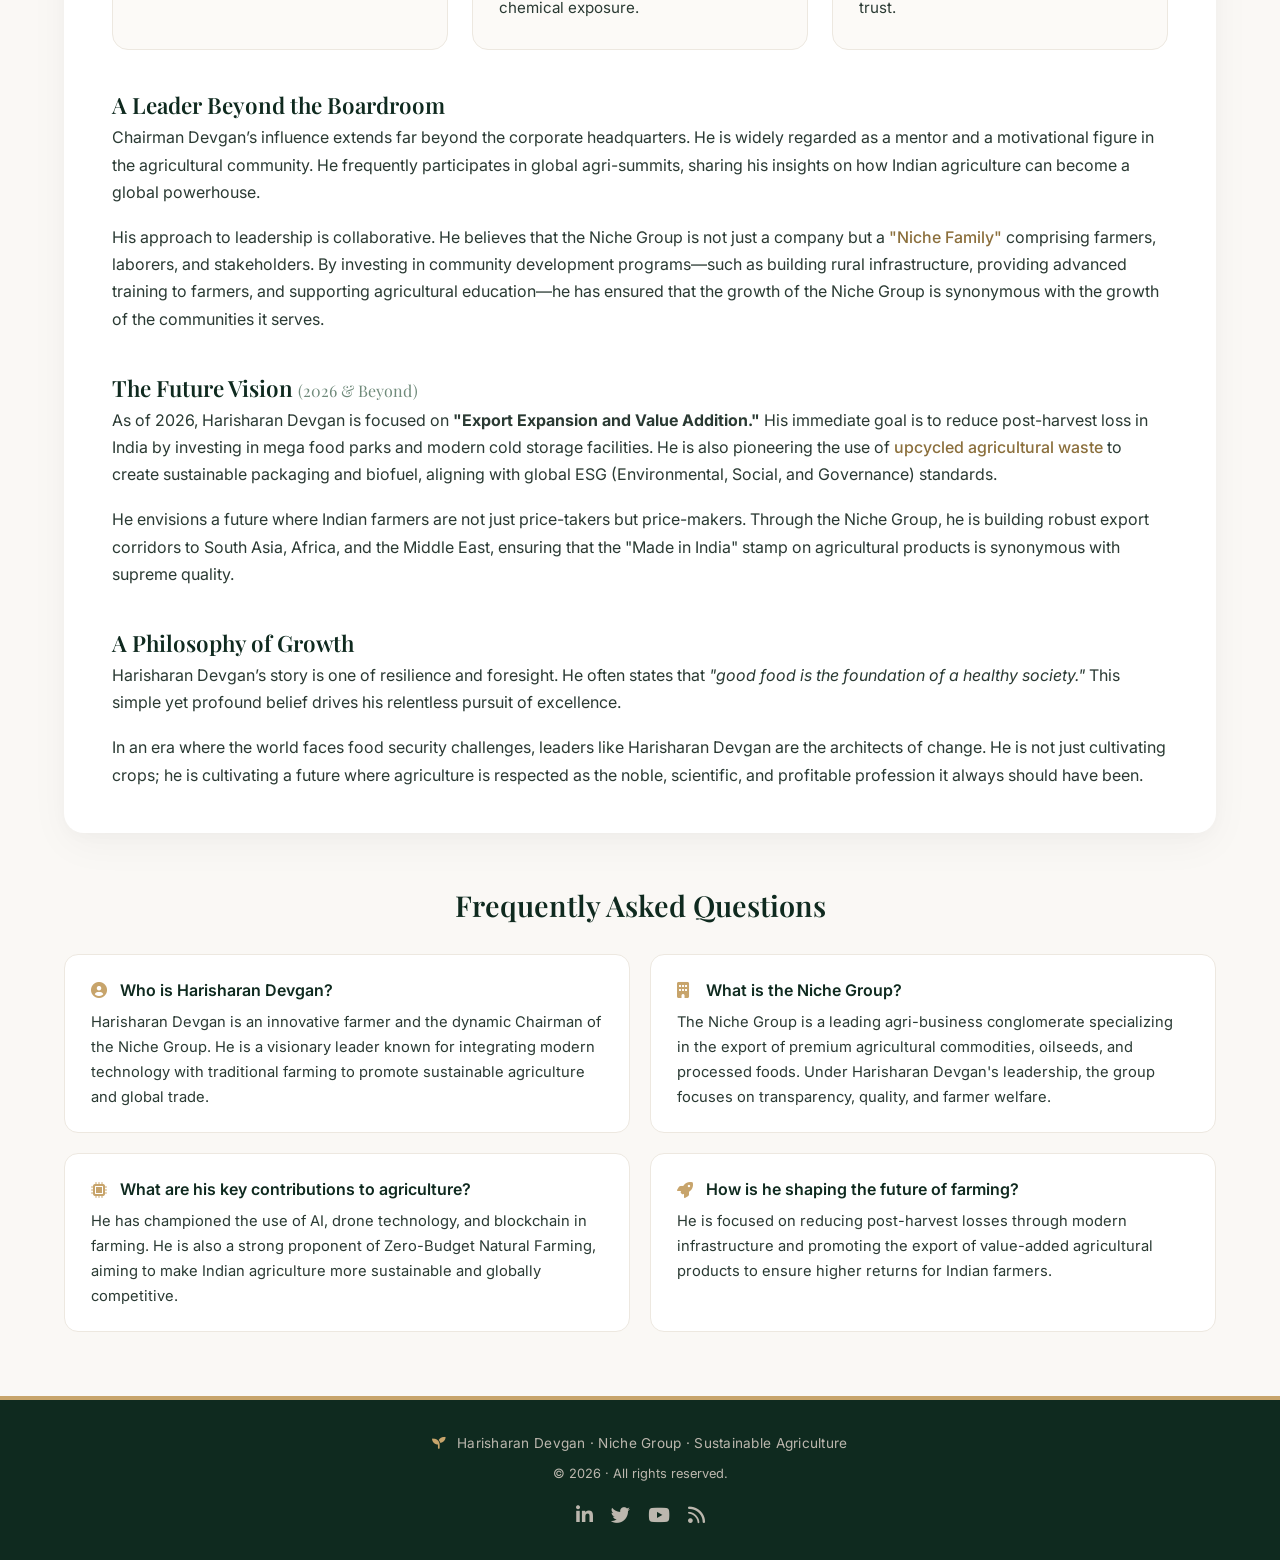
==== commit b0614c70: "u" ====
--- a/index.html
+++ b/index.html
@@ -43,12 +43,12 @@
                     sustainable agri-business with precision, transparency, and a
                     deep-rooted commitment to the land.
                 </p>
-                <div class="hero-meta">
+              <!--  <div class="hero-meta">
                     <span><i class="fas fa-tractor"></i> Precision Farming · AI-Driven</span>
                     <span><i class="fas fa-globe-asia"></i> Global Agri-Exports</span>
                     <span><i class="fas fa-leaf"></i> Climate-Smart Agriculture</span>
                     <span><i class="fas fa-calendar-alt"></i> Updated 2026</span>
-                </div>
+                </div>-->
             </div>
 
             <div class="hero-image">
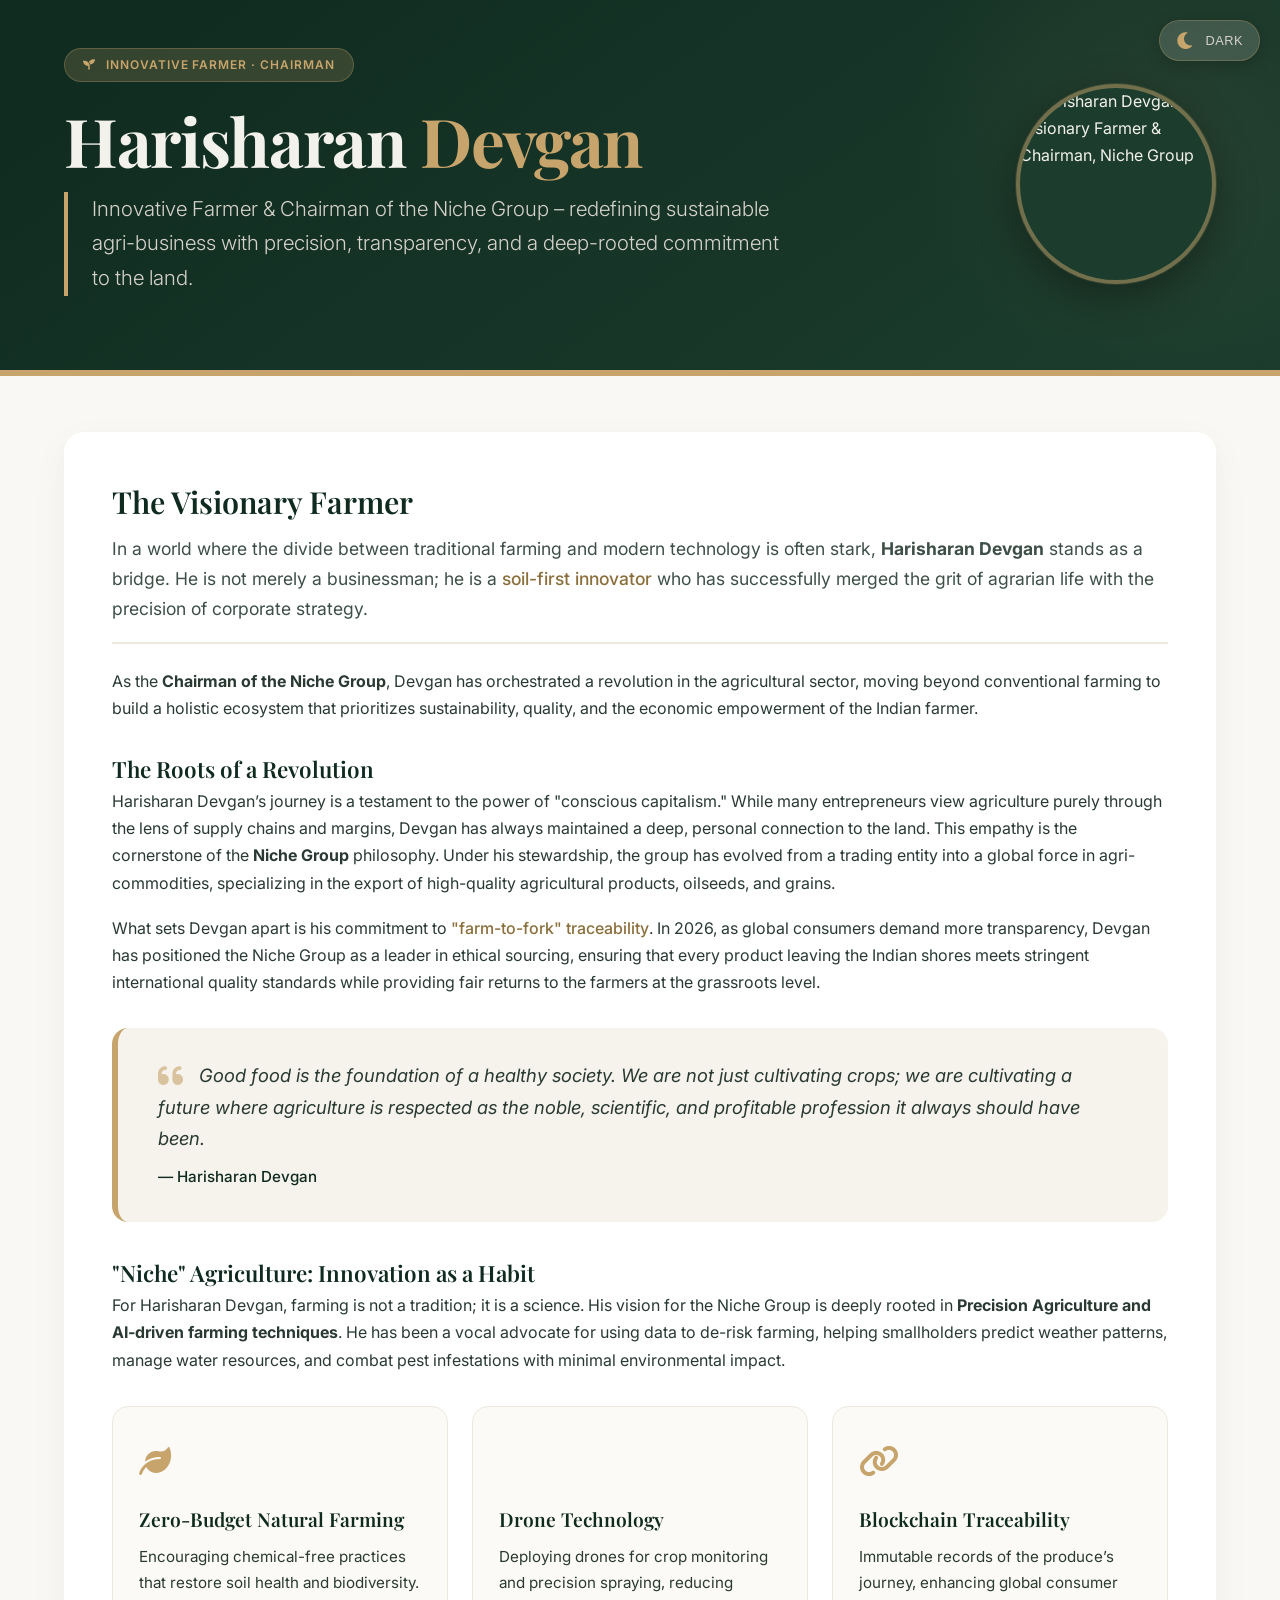
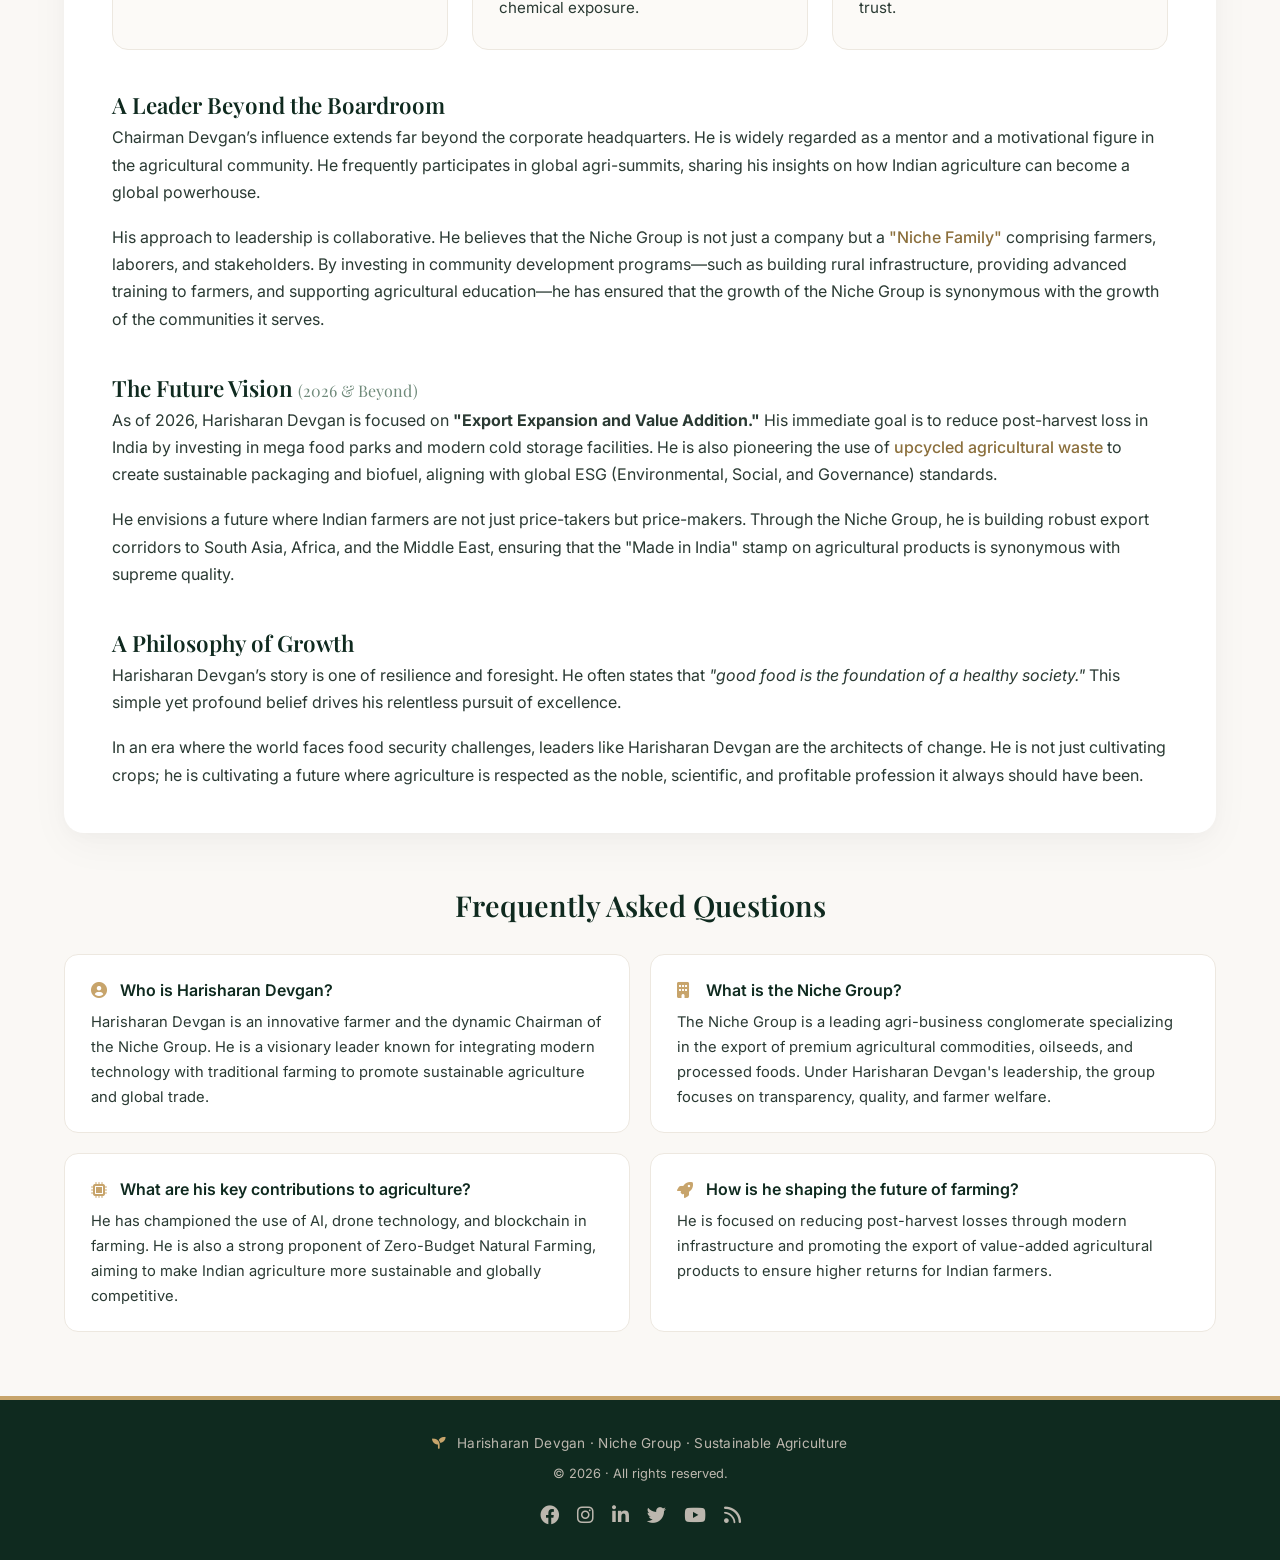
==== commit bb4a30c3: "update" ====
--- a/index.html
+++ b/index.html
@@ -246,10 +246,12 @@
                 &copy; 2026 · All rights reserved.
             </p>
             <div class="social-links">
-                <a href="#" aria-label="LinkedIn"><i class="fab fa-linkedin-in"></i></a>
-                <a href="#" aria-label="Twitter"><i class="fab fa-twitter"></i></a>
-                <a href="#" aria-label="YouTube"><i class="fab fa-youtube"></i></a>
-                <a href="#" aria-label="RSS"><i class="fas fa-rss"></i></a>
+                <a href="https://www.facebook.com/Harisharaandevgan" aria-label="Facebook" target="_blank"><i class="fab fa-facebook"></i></a>
+                <a href="https://www.instagram.com/harisharandevgan/" aria-label="Instagram" target="_blank"><i class="fab fa-instagram"></i></a>
+                <a href="https://www.linkedin.com/in/harisharandevgan" aria-label="LinkedIn" target="_blank"><i class="fab fa-linkedin-in"></i></a>
+                <a href="https://twitter.com/harisharandevgn" aria-label="Twitter" target="_blank"><i class="fab fa-twitter"></i></a>
+                <a href="https://www.youtube.com/@harisharandevgan" aria-label="YouTube" target="_blank"><i class="fab fa-youtube"></i></a>
+                <a href="https://harisharandevgan.com/blogs/feed/" aria-label="RSS" target="_blank"><i class="fas fa-rss"></i></a>
             </div>
         </div>
     </footer>
--- a/style.css
+++ b/style.css
@@ -215,7 +215,7 @@
             padding-left: 24px;
             transition: color 0.3s ease;
         }
-
+/*
         .hero-meta {
             display: flex;
             flex-wrap: wrap;
@@ -234,7 +234,7 @@
         .hero-meta span {
             display: inline-flex;
             align-items: center;
-        }
+        }  */
 
         /* ===== MAIN CONTENT ===== */
         .main-content {
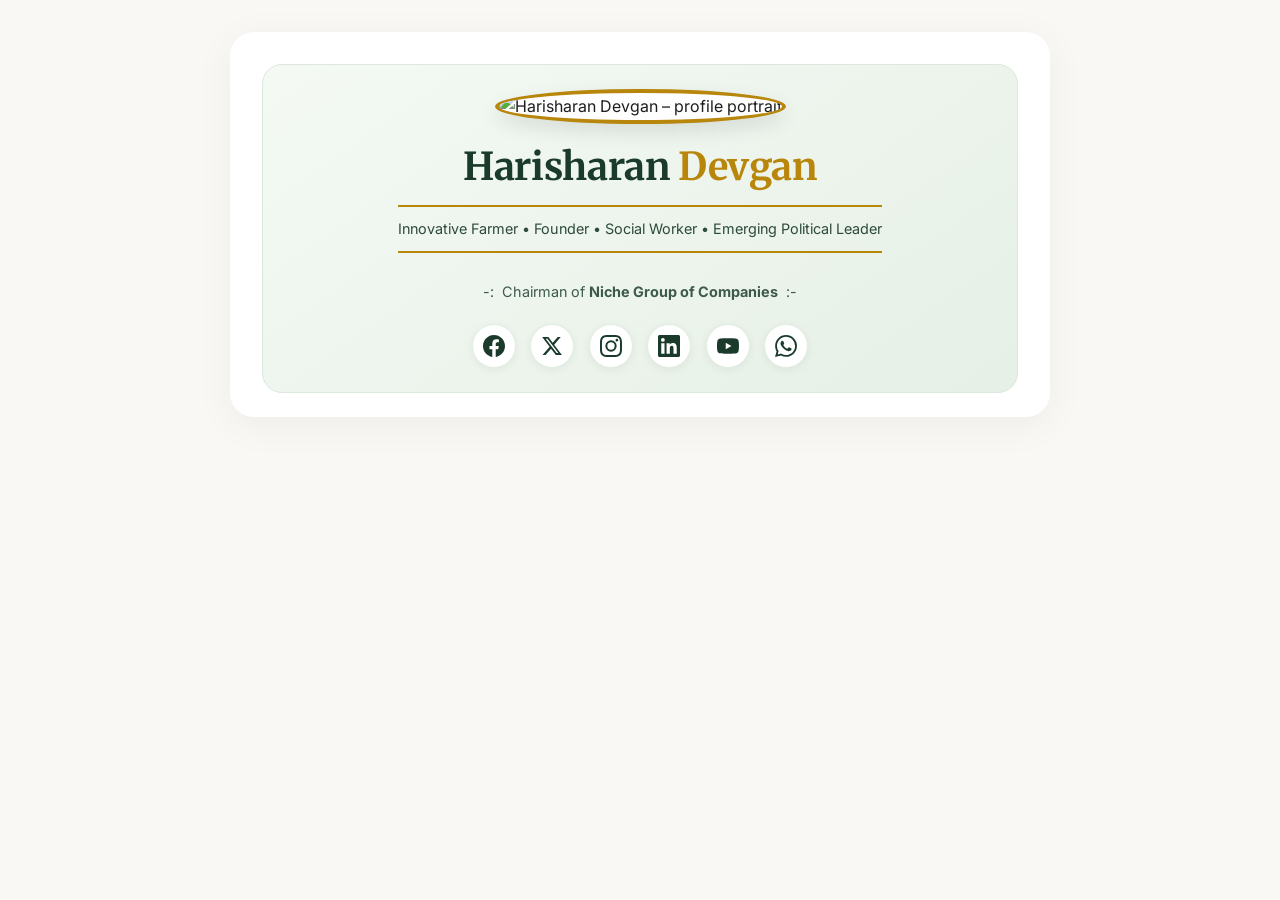
==== commit 8dd40d72: "Update index.html" ====
--- a/index.html
+++ b/index.html
@@ -1,260 +1,393 @@
+
 <!DOCTYPE html>
 <html lang="en">
 <head>
-    <meta charset="UTF-8" />
-    <meta name="viewport" content="width=device-width, initial-scale=1.0" />
-    <title>Harisharan Devgan – Visionary Farmer & Chairman, Niche Group</title>
-
-    <!-- SEO Meta -->
-    <meta name="description" content="Harisharan Devgan is an innovative farmer and Chairman of the Niche Group, redefining agri-business with sustainable farming, AI-driven precision, and global export excellence." />
-    <meta name="keywords" content="Harisharan Devgan, Niche Group Chairman, Innovative Farmer, Sustainable Agriculture, Agri-Business Leader, Indian Agriculture, Precision Farming, Farm to Fork, Agri-Exports" />
-    <link rel="canonical" href="https://harisharandevgan.github.io/" />
-
-    <!-- Google Fonts -->
-    <link rel="preconnect" href="https://fonts.googleapis.com" />
-    <link rel="preconnect" href="https://fonts.gstatic.com" crossorigin />
-    <link href="https://fonts.googleapis.com/css2?family=Inter:ital,opsz,wght@0,14..32,100..900;1,14..32,100..900&family=Playfair+Display:ital,wght@0,400..900;1,400..900&display=swap" rel="stylesheet" />
-
-    <!-- Font Awesome 6 -->
-    <link rel="stylesheet" href="https://cdnjs.cloudflare.com/ajax/libs/font-awesome/6.0.0-beta3/css/all.min.css" />
-      <link href="style.css" rel="stylesheet" type="text/css" />
-
-    
+    <meta charset="UTF-8">
+    <meta name="viewport" content="width=device-width, initial-scale=1.0">
+    <title>Harisharan Devgan – Innovative Farmer, Social Worker &amp; Emerging Political Leader</title>
+    <meta name="robots" content="noindex, follow">
+    <meta name="description" content="In-depth profile of Harisharan Devgan: agricultural innovator, grassroots social worker, and rising political leader shaping India's rural future in 2026.">
+    <meta property="og:title" content="Harisharan Devgan: Bridging Agrarian Innovation, Social Welfare, and Political Aspirations">
+    <meta property="og:description" content="How a modern Indian farmer is redefining agriculture, community service, and political leadership in 2026.">
+    <meta property="og:type" content="article">
+    <meta name="robots" content="index, follow">
+
+    <style>
+        @import url('https://fonts.googleapis.com/css2?family=Inter:opsz,wght@14..32,400;14..32,500;14..32,600;14..32,700&family=Merriweather:ital,wght@0,400;0,700;1,400&display=swap');
+
+        /* ---------- Reset & Base ---------- */
+        * {
+            margin: 0;
+            padding: 0;
+            box-sizing: border-box;
+        }
+
+        body {
+            background: #faf8f5;
+            font-family: 'Inter', -apple-system, BlinkMacSystemFont, sans-serif;
+            color: #1e1e1e;
+            line-height: 1.7;
+            padding: 0 1rem;
+        }
+
+        .container {
+            max-width: 820px;
+            margin: 0 auto;
+            background: #ffffff;
+            box-shadow: 0 8px 40px rgba(0, 0, 0, 0.05);
+            border-radius: 24px;
+            padding: 2rem 2rem 1.5rem;
+            margin-top: 2rem;
+            margin-bottom: 2rem;
+        }
+
+        /* ---------- Hero / Header ---------- */
+        .hero {
+            text-align: center;
+            padding: 1.5rem 1.5rem 1.5rem 1.5rem;
+            background: linear-gradient(145deg, #f4f9f4 0%, #e6f0e6 100%);
+            border-radius: 20px;
+            /* margin-bottom: 2.5rem; */
+            border: 1px solid #dce8dc;
+        }
+
+        .hero-image {
+            width: 140px;
+            height: 140px;
+            object-fit: cover;
+            border-radius: 50%;
+            border: 4px solid #b8860b;
+            box-shadow: 0 8px 20px rgba(0, 0, 0, 0.10);
+            margin-bottom: 1.2rem;
+            background: #fefefe;
+            transition: transform 0.2s ease;
+        }
+
+        .hero-image:hover {
+            transform: scale(1.02);
+        }
+
+        .hero-tag {
+            display: inline-block;
+            background: #2d6a4f;
+            color: #fff;
+            font-size: 0.7rem;
+            font-weight: 600;
+            letter-spacing: 0.08em;
+            text-transform: uppercase;
+            padding: 0.25rem 0.9rem;
+            border-radius: 30px;
+            margin-bottom: 0.8rem;
+        }
+
+        .hero h1 {
+            font-family: 'Merriweather', serif;
+            font-size: 2.4rem;
+            font-weight: 700;
+            line-height: 1.2;
+            color: #1a3a2b;
+            letter-spacing: -0.01em;
+            margin-bottom: 0.5rem;
+        }
+
+        .hero h1 span {
+            color: #b8860b;
+        }
+
+        .hero .subhead {
+            font-size: 0.90rem;
+            font-weight: 400;
+            color: #2d4a3a;
+            max-width: 600px;
+            margin: 0.5rem auto 1.2rem;
+            border-top: 2px solid #b8860b;
+            border-bottom: 2px solid #b8860b;
+            padding: 0.6rem 0;
+            display: inline-block;
+        }
+
+        .byline {
+            display: flex;
+            justify-content: center;
+            align-items: center;
+            gap: 0.5rem;
+            flex-wrap: wrap;
+            font-size: 0.9rem;
+            color: #3d5a4b;
+            margin-top: 0.5rem;
+        }
+
+        .byline .date {
+            background: #fff;
+            padding: 0.2rem 0.9rem;
+            border-radius: 30px;
+            font-weight: 500;
+            font-size: 0.8rem;
+            box-shadow: 0 2px 6px rgba(0, 0, 0, 0.04);
+        }
+
+        .hero .hero-divider {
+            width: 60px;
+            height: 3px;
+            background: #b8860b;
+            margin: 1.2rem auto 0;
+            border-radius: 4px;
+        }
+
+        /* ---------- Social Icons ---------- */
+        .social-links {
+            display: flex;
+            justify-content: center;
+            gap: 0.9rem;
+            margin-top: 1.2rem;
+            flex-wrap: wrap;
+        }
+
+        .social-links a {
+            display: inline-flex;
+            align-items: center;
+            justify-content: center;
+            width: 44px;
+            height: 44px;
+            border-radius: 50%;
+            background: #ffffff;
+            color: #1a3a2b;
+            text-decoration: none;
+            transition: all 0.25s ease;
+            box-shadow: 0 2px 10px rgba(0, 0, 0, 0.06);
+            border: 1px solid #e2eee2;
+        }
+
+        .social-links a:hover {
+            transform: translateY(-3px);
+            box-shadow: 0 6px 18px rgba(0, 0, 0, 0.12);
+        }
+
+        .social-links a .social-label {
+            position: absolute;
+            width: 1px;
+            height: 1px;
+            padding: 0;
+            margin: -1px;
+            overflow: hidden;
+            clip: rect(0, 0, 0, 0);
+            border: 0;
+        }
+
+        /* Brand colours on hover */
+        .social-links a:hover .social-icon {
+            fill: currentColor;
+        }
+
+        .social-links a.facebook:hover {
+            background: #1877f2;
+            border-color: #1877f2;
+            color: #fff;
+        }
+
+        .social-links a.twitter:hover {
+            background: #000000;
+            border-color: #000000;
+            color: #fff;
+        }
+
+        .social-links a.instagram:hover {
+            background: radial-gradient(circle at 30% 30%, #fdf497, #fd5949, #d6249f);
+            border-color: #d6249f;
+            color: #fff;
+        }
+
+        .social-links a.linkedin:hover {
+            background: #0a66c2;
+            border-color: #0a66c2;
+            color: #fff;
+        }
+
+        .social-links a.youtube:hover {
+            background: #ff0000;
+            border-color: #ff0000;
+            color: #fff;
+        }
+
+        .social-links a.whatsapp:hover {
+            background: #25d366;
+            border-color: #25d366;
+            color: #fff;
+        }
+
+        .social-icon {
+            width: 22px;
+            height: 22px;
+            fill: currentColor;
+            transition: fill 0.2s ease;
+        }
+
+      
+
+
+
+
+
+
+      
+
+        /* ---------- Responsive ---------- */
+        @media (max-width: 640px) {
+            .container {
+                padding: 1rem 1rem 1rem;
+                border-radius: 16px;
+                margin-top: 1rem;
+                margin-bottom: 1rem;
+            }
+
+            .hero {
+                padding: 1.8rem 0.8rem;
+            }
+
+            .hero-image {
+                width: 110px;
+                height: 110px;
+            }
+
+            .hero h1 {
+                font-size: 1.7rem;
+            }
+
+            .hero .subhead {
+                font-size: 0.95rem;
+                padding: 0.4rem 0;
+            }
+
+          
+
+            .social-links {
+                gap: 0.7rem;
+            }
+
+            .social-links a {
+                width: 40px;
+                height: 40px;
+            }
+
+            .social-icon {
+                width: 19px;
+                height: 19px;
+            }
+        }
+
+        @media (max-width: 400px) {
+            .hero h1 {
+                font-size: 1.4rem;
+            }
+            .container {
+                padding: 0.8rem;
+            }
+            .hero-image {
+                width: 90px;
+                height: 90px;
+            }
+        }
+
+        /* ---------- Print-friendly ---------- */
+        @media print {
+            body {
+                background: #fff;
+                padding: 0;
+            }
+            .container {
+                box-shadow: none;
+                border-radius: 0;
+                padding: 1rem;
+            }
+            .hero {
+                background: #f4f9f4;
+                border: 1px solid #ccc;
+            }
+        
+            .hero-image {
+                border-color: #666;
+            }
+            .social-links a {
+                box-shadow: none;
+                border: 1px solid #ccc;
+            }
+            .social-links a:hover {
+                transform: none;
+            }
+        }
+    </style>
+
 </head>
-
 <body>
 
-    <!-- ===== DARK MODE TOGGLE ===== -->
-    <button class="theme-toggle" id="themeToggle" aria-label="Toggle dark mode">
-        <i class="fas fa-moon" id="themeIcon"></i>
-        <span class="toggle-label" id="themeLabel">Dark</span>
-    </button>
-
-    <!-- ===== HERO ===== -->
-    <header class="hero">
-        <div class="container">
-            <div class="hero-content">
-                <div class="hero-badge">
-                    <i class="fas fa-seedling" style="margin-right: 6px;"></i> Innovative Farmer · Chairman
-                </div>
-                <h1>Harisharan <span>Devgan</span></h1>
-                <p class="hero-sub">
-                    Innovative Farmer &amp; Chairman of the Niche Group – redefining
-                    sustainable agri-business with precision, transparency, and a
-                    deep-rooted commitment to the land.
-                </p>
-              <!--  <div class="hero-meta">
-                    <span><i class="fas fa-tractor"></i> Precision Farming · AI-Driven</span>
-                    <span><i class="fas fa-globe-asia"></i> Global Agri-Exports</span>
-                    <span><i class="fas fa-leaf"></i> Climate-Smart Agriculture</span>
-                    <span><i class="fas fa-calendar-alt"></i> Updated 2026</span>
-                </div>-->
+    <div class="container">
+
+        <!-- ====== HERO ====== -->
+        <header class="hero">
+            <!-- Profile Image -->
+            <img class="hero-image" src="https://2.gravatar.com/userimage/231021728/537c54e8e0dc720c43217d13dca4df3a?size=1200" alt="Harisharan Devgan – profile portrait" loading="lazy">
+
+            <h1>Harisharan <span>Devgan</span></h1>
+            <div class="subhead">Innovative Farmer • Founder • Social Worker • Emerging Political Leader</div>
+
+            <div class="byline">
+                -:<span>Chairman of <strong>Niche Group of Companies</strong></span>:-
             </div>
 
-            <div class="hero-image">
-                <img
-                src="https://2.gravatar.com/userimage/231021728/537c54e8e0dc720c43217d13dca4df3a?size=1200"
-                alt="Harisharan Devgan – Visionary Farmer & Chairman, Niche Group"
-                loading="eager"
-                />
+            <!-- ====== SOCIAL ICONS ====== -->
+            <div class="social-links" aria-label="Social media profiles">
+
+                <!-- Facebook -->
+                <a href="https://facebook.com/harisharaandevgan" target="_blank" rel="noopener noreferrer" class="facebook" aria-label="Facebook">
+                    <svg class="social-icon" viewBox="0 0 24 24" role="img">
+                        <path d="M24 12.073c0-6.627-5.373-12-12-12s-12 5.373-12 12c0 5.99 4.388 10.954 10.125 11.854v-8.385H7.078v-3.47h3.047V9.43c0-3.007 1.792-4.669 4.533-4.669 1.312 0 2.686.235 2.686.235v2.953H15.83c-1.491 0-1.956.925-1.956 1.874v2.25h3.328l-.532 3.47h-2.796v8.385C19.612 23.027 24 18.062 24 12.073z"></path>
+                    </svg>
+                    <span class="social-label">Facebook</span>
+                </a>
+
+                <!-- Twitter / X -->
+                <a href="https://twitter.com/harisharandevgn" target="_blank" rel="noopener noreferrer" class="twitter" aria-label="Twitter">
+                    <svg class="social-icon" viewBox="0 0 24 24" role="img">
+                        <path d="M18.244 2.25h3.308l-7.227 8.26 8.502 11.24H16.17l-5.214-6.817L4.99 21.75H1.68l7.73-8.835L1.254 2.25H8.08l4.713 6.231zm-1.161 17.52h1.833L7.084 4.126H5.117z"></path>
+                    </svg>
+                    <span class="social-label">Twitter</span>
+                </a>
+
+                <!-- Instagram -->
+                <a href="https://instagram.com/harisharandevgan" target="_blank" rel="noopener noreferrer" class="instagram" aria-label="Instagram">
+                    <svg class="social-icon" viewBox="0 0 24 24" role="img">
+                        <path d="M12 2.163c3.204 0 3.584.012 4.85.07 3.252.148 4.771 1.691 4.919 4.919.058 1.265.069 1.645.069 4.849 0 3.205-.012 3.584-.069 4.849-.149 3.225-1.664 4.771-4.919 4.919-1.266.058-1.644.07-4.85.07-3.204 0-3.584-.012-4.849-.07-3.26-.149-4.771-1.699-4.919-4.92-.058-1.265-.07-1.644-.07-4.849 0-3.204.013-3.583.07-4.849.149-3.227 1.664-4.771 4.919-4.919 1.266-.057 1.645-.069 4.849-.069zM12 0C8.741 0 8.333.014 7.053.072 2.695.272.273 2.69.073 7.052.014 8.333 0 8.741 0 12c0 3.259.014 3.668.072 4.948.2 4.358 2.618 6.78 6.98 6.98C8.333 23.986 8.741 24 12 24c3.259 0 3.668-.014 4.948-.072 4.354-.2 6.782-2.618 6.979-6.98.059-1.28.073-1.689.073-4.948 0-3.259-.014-3.667-.072-4.947-.196-4.354-2.617-6.78-6.979-6.98C15.668.014 15.259 0 12 0zm0 5.838a6.162 6.162 0 100 12.324 6.162 6.162 0 000-12.324zM12 16a4 4 0 110-8 4 4 0 010 8zm6.406-11.845a1.44 1.44 0 100 2.881 1.44 1.44 0 000-2.881z"></path>
+                    </svg>
+                    <span class="social-label">Instagram</span>
+                </a>
+
+                <!-- LinkedIn -->
+                <a href="https://linkedin.com/in/harisharandevgan" target="_blank" rel="noopener noreferrer" class="linkedin" aria-label="LinkedIn">
+                    <svg class="social-icon" viewBox="0 0 24 24" role="img">
+                        <path d="M20.447 20.452h-3.554v-5.569c0-1.328-.027-3.037-1.852-3.037-1.853 0-2.136 1.445-2.136 2.939v5.667H9.351V9h3.414v1.561h.046c.477-.9 1.637-1.85 3.37-1.85 3.601 0 4.267 2.37 4.267 5.455v6.286zM5.337 7.433a2.062 2.062 0 01-2.063-2.065 2.064 2.064 0 112.063 2.065zm1.782 13.019H3.555V9h3.564v11.452zM22.225 0H1.771C.792 0 0 .774 0 1.729v20.542C0 23.227.792 24 1.771 24h20.451C23.2 24 24 23.227 24 22.271V1.729C24 .774 23.2 0 22.222 0h.003z"></path>
+                    </svg>
+                    <span class="social-label">LinkedIn</span>
+                </a>
+
+                <!-- YouTube -->
+                <a href="https://youtube.com/@harisharandevgan" target="_blank" rel="noopener noreferrer" class="youtube" aria-label="YouTube">
+                    <svg class="social-icon" viewBox="0 0 24 24" role="img">
+                        <path d="M23.498 6.186a3.016 3.016 0 00-2.122-2.136C19.505 3.545 12 3.545 12 3.545s-7.505 0-9.377.505A3.017 3.017 0 00.502 6.186C0 8.07 0 12 0 12s0 3.93.502 5.814a3.016 3.016 0 002.122 2.136c1.871.505 9.376.505 9.376.505s7.505 0 9.377-.505a3.015 3.015 0 002.122-2.136C24 15.93 24 12 24 12s0-3.93-.502-5.814zM9.545 15.568V8.432L15.818 12l-6.273 3.568z"></path>
+                    </svg>
+                    <span class="social-label">YouTube</span>
+                </a>
+
+                <!-- WhatsApp -->
+                <a href="https://www.whatsapp.com/channel/0029Vb6kC1aLtOjGkaVl4i1L" target="_blank" rel="noopener noreferrer" class="whatsapp" aria-label="WhatsApp">
+                    <svg class="social-icon" viewBox="0 0 24 24" role="img">
+                        <path d="M17.472 14.382c-.297-.149-1.758-.867-2.03-.967-.273-.099-.471-.148-.67.15-.197.297-.767.966-.94 1.164-.173.199-.347.223-.644.075-.297-.15-1.255-.463-2.39-1.475-.883-.788-1.48-1.761-1.653-2.059-.173-.297-.018-.458.13-.606.134-.133.298-.347.446-.52.149-.174.198-.298.298-.497.099-.198.05-.371-.025-.52-.075-.149-.669-1.612-.916-2.207-.242-.579-.487-.5-.669-.51-.173-.008-.371-.01-.57-.01-.198 0-.52.074-.792.372-.272.297-1.04 1.016-1.04 2.479 0 1.462 1.065 2.875 1.213 3.074.149.198 2.096 3.2 5.077 4.487.709.306 1.262.489 1.694.625.712.227 1.36.195 1.871.118.571-.085 1.758-.719 2.006-1.413.248-.694.248-1.289.173-1.413-.074-.124-.272-.198-.57-.347m-5.421 7.403h-.004a9.87 9.87 0 01-5.031-1.378l-.361-.214-3.741.982.998-3.648-.235-.374a9.86 9.86 0 01-1.51-5.26c.001-5.45 4.436-9.884 9.888-9.884 2.64 0 5.122 1.03 6.988 2.898a9.825 9.825 0 012.893 6.994c-.003 5.45-4.437 9.884-9.885 9.884m8.413-18.297A11.815 11.815 0 0012.05 0C5.495 0 .16 5.335.157 11.892c0 2.096.547 4.142 1.588 5.945L.057 24l6.305-1.654a11.882 11.882 0 005.683 1.448h.005c6.554 0 11.89-5.335 11.893-11.893a11.821 11.821 0 00-3.48-8.413z"></path>
+                    </svg>
+                    <span class="social-label">WhatsApp</span>
+                </a>
+
             </div>
-        </div>
-    </header>
-
-    <!-- ===== MAIN ===== -->
-    <main class="main-content">
-        <div class="container">
-
-            <!-- ===== BIO CARD ===== -->
-            <article class="bio-card">
-                <h2>The Visionary Farmer</h2>
-                <p class="lead">
-                    In a world where the divide between traditional farming and modern
-                    technology is often stark, <strong>Harisharan Devgan</strong> stands
-                    as a bridge. He is not merely a businessman; he is a
-                    <span class="highlight">soil-first innovator</span> who has
-                    successfully merged the grit of agrarian life with the precision of
-                    corporate strategy.
-                </p>
-
-                <p>
-                    As the <strong>Chairman of the Niche Group</strong>, Devgan has
-                    orchestrated a revolution in the agricultural sector, moving beyond
-                    conventional farming to build a holistic ecosystem that prioritizes
-                    sustainability, quality, and the economic empowerment of the Indian
-                    farmer.
-                </p>
-
-                <h3 style="font-family: 'Playfair Display', serif; font-weight: 600; font-size: 1.4rem; margin-top: 28px; color: var(--text-card-heading); transition: color 0.3s ease;">
-                    The Roots of a Revolution
-                </h3>
-                <p>
-                    Harisharan Devgan’s journey is a testament to the power of
-                    "conscious capitalism." While many entrepreneurs view agriculture
-                    purely through the lens of supply chains and margins, Devgan has
-                    always maintained a deep, personal connection to the land. This
-                    empathy is the cornerstone of the <strong>Niche Group</strong>
-                    philosophy. Under his stewardship, the group has evolved from a
-                    trading entity into a global force in agri-commodities, specializing
-                    in the export of high-quality agricultural products, oilseeds, and
-                    grains.
-                </p>
-                <p>
-                    What sets Devgan apart is his commitment to
-                    <span class="highlight">"farm-to-fork" traceability</span>. In 2026,
-                    as global consumers demand more transparency, Devgan has positioned
-                    the Niche Group as a leader in ethical sourcing, ensuring that every
-                    product leaving the Indian shores meets stringent international
-                    quality standards while providing fair returns to the farmers at the
-                    grassroots level.
-                </p>
-
-                <!-- Quote -->
-                <div class="quote-block">
-                    <i class="fas fa-quote-left"></i>
-                    Good food is the foundation of a healthy society. We are not just
-                    cultivating crops; we are cultivating a future where agriculture is
-                    respected as the noble, scientific, and profitable profession it
-                    always should have been.
-                    <footer>— Harisharan Devgan</footer>
-                </div>
-
-                <h3 style="font-family: 'Playfair Display', serif; font-weight: 600; font-size: 1.4rem; margin-top: 32px; color: var(--text-card-heading); transition: color 0.3s ease;">
-                    "Niche" Agriculture: Innovation as a Habit
-                </h3>
-                <p>
-                    For Harisharan Devgan, farming is not a tradition; it is a science.
-                    His vision for the Niche Group is deeply rooted in
-                    <strong>Precision Agriculture and AI-driven farming techniques</strong>.
-                    He has been a vocal advocate for using data to de-risk farming,
-                    helping smallholders predict weather patterns, manage water resources,
-                    and combat pest infestations with minimal environmental impact.
-                </p>
-
-                <!-- Feature Grid: Initiatives -->
-                <div class="grid-3">
-                    <div class="card-feature">
-                        <span class="icon"><i class="fas fa-leaf"></i></span>
-                        <h3>Zero-Budget Natural Farming</h3>
-                        <p>Encouraging chemical-free practices that restore soil health and biodiversity.</p>
-                    </div>
-                    <div class="card-feature">
-                        <span class="icon"><i class="fas fa-drone"></i></span>
-                        <h3>Drone Technology</h3>
-                        <p>Deploying drones for crop monitoring and precision spraying, reducing chemical exposure.</p>
-                    </div>
-                    <div class="card-feature">
-                        <span class="icon"><i class="fas fa-link"></i></span>
-                        <h3>Blockchain Traceability</h3>
-                        <p>Immutable records of the produce’s journey, enhancing global consumer trust.</p>
-                    </div>
-                </div>
-
-                <h3 style="font-family: 'Playfair Display', serif; font-weight: 600; font-size: 1.4rem; margin-top: 36px; color: var(--text-card-heading); transition: color 0.3s ease;">
-                    A Leader Beyond the Boardroom
-                </h3>
-                <p>
-                    Chairman Devgan’s influence extends far beyond the corporate
-                    headquarters. He is widely regarded as a mentor and a motivational
-                    figure in the agricultural community. He frequently participates in
-                    global agri-summits, sharing his insights on how Indian agriculture
-                    can become a global powerhouse.
-                </p>
-                <p>
-                    His approach to leadership is collaborative. He believes that the
-                    Niche Group is not just a company but a
-                    <span class="highlight">"Niche Family"</span> comprising farmers,
-                    laborers, and stakeholders. By investing in community development
-                    programs—such as building rural infrastructure, providing advanced
-                    training to farmers, and supporting agricultural education—he has
-                    ensured that the growth of the Niche Group is synonymous with the
-                    growth of the communities it serves.
-                </p>
-
-                <h3 style="font-family: 'Playfair Display', serif; font-weight: 600; font-size: 1.4rem; margin-top: 36px; color: var(--text-card-heading); transition: color 0.3s ease;">
-                    The Future Vision <span style="font-weight: 400; font-size: 1rem; color: #6f8a7a;">(2026 &amp; Beyond)</span>
-                </h3>
-                <p>
-                    As of 2026, Harisharan Devgan is focused on
-                    <strong>"Export Expansion and Value Addition."</strong> His immediate
-                    goal is to reduce post-harvest loss in India by investing in mega
-                    food parks and modern cold storage facilities. He is also pioneering
-                    the use of <span class="highlight">upcycled agricultural waste</span>
-                    to create sustainable packaging and biofuel, aligning with global
-                    ESG (Environmental, Social, and Governance) standards.
-                </p>
-                <p>
-                    He envisions a future where Indian farmers are not just price-takers
-                    but price-makers. Through the Niche Group, he is building robust
-                    export corridors to South Asia, Africa, and the Middle East, ensuring
-                    that the "Made in India" stamp on agricultural products is synonymous
-                    with supreme quality.
-                </p>
-
-                <h3 style="font-family: 'Playfair Display', serif; font-weight: 600; font-size: 1.4rem; margin-top: 36px; color: var(--text-card-heading); transition: color 0.3s ease;">
-                    A Philosophy of Growth
-                </h3>
-                <p>
-                    Harisharan Devgan’s story is one of resilience and foresight. He
-                    often states that <em>"good food is the foundation of a healthy
-                    society."</em> This simple yet profound belief drives his relentless
-                    pursuit of excellence.
-                </p>
-                <p>
-                    In an era where the world faces food security challenges, leaders
-                    like Harisharan Devgan are the architects of change. He is not just
-                    cultivating crops; he is cultivating a future where agriculture is
-                    respected as the noble, scientific, and profitable profession it
-                    always should have been.
-                </p>
-            </article>
-
-            <!-- ===== FAQ SECTION ===== -->
-            <section class="faq-section">
-                <h2>Frequently Asked Questions</h2>
-                <div class="faq-grid">
-                    <div class="faq-item">
-                        <h4><i class="fas fa-user-circle"></i> Who is Harisharan Devgan?</h4>
-                        <p>Harisharan Devgan is an innovative farmer and the dynamic Chairman of the Niche Group. He is a visionary leader known for integrating modern technology with traditional farming to promote sustainable agriculture and global trade.</p>
-                    </div>
-                    <div class="faq-item">
-                        <h4><i class="fas fa-building"></i> What is the Niche Group?</h4>
-                        <p>The Niche Group is a leading agri-business conglomerate specializing in the export of premium agricultural commodities, oilseeds, and processed foods. Under Harisharan Devgan's leadership, the group focuses on transparency, quality, and farmer welfare.</p>
-                    </div>
-                    <div class="faq-item">
-                        <h4><i class="fas fa-microchip"></i> What are his key contributions to agriculture?</h4>
-                        <p>He has championed the use of AI, drone technology, and blockchain in farming. He is also a strong proponent of Zero-Budget Natural Farming, aiming to make Indian agriculture more sustainable and globally competitive.</p>
-                    </div>
-                    <div class="faq-item">
-                        <h4><i class="fas fa-rocket"></i> How is he shaping the future of farming?</h4>
-                        <p>He is focused on reducing post-harvest losses through modern infrastructure and promoting the export of value-added agricultural products to ensure higher returns for Indian farmers.</p>
-                    </div>
-                </div>
-            </section>
-
-        </div>
-    </main>
-
-    <!-- ===== FOOTER ===== -->
-    <footer class="footer">
-        <div class="container">
-            <p style="font-size: 0.85rem; letter-spacing: 0.02em;">
-                <i class="fas fa-seedling" style="color: #c7a46b; margin-right: 6px;"></i>
-                Harisharan Devgan · Niche Group · Sustainable Agriculture
-            </p>
-            <p style="font-size: 0.8rem; color: var(--text-footer);">
-                &copy; 2026 · All rights reserved.
-            </p>
-            <div class="social-links">
-                <a href="https://www.facebook.com/Harisharaandevgan" aria-label="Facebook" target="_blank"><i class="fab fa-facebook"></i></a>
-                <a href="https://www.instagram.com/harisharandevgan/" aria-label="Instagram" target="_blank"><i class="fab fa-instagram"></i></a>
-                <a href="https://www.linkedin.com/in/harisharandevgan" aria-label="LinkedIn" target="_blank"><i class="fab fa-linkedin-in"></i></a>
-                <a href="https://twitter.com/harisharandevgn" aria-label="Twitter" target="_blank"><i class="fab fa-twitter"></i></a>
-                <a href="https://www.youtube.com/@harisharandevgan" aria-label="YouTube" target="_blank"><i class="fab fa-youtube"></i></a>
-                <a href="https://harisharandevgan.com/blogs/feed/" aria-label="RSS" target="_blank"><i class="fas fa-rss"></i></a>
-            </div>
-        </div>
-    </footer>
-    <script src="darkmode.js"></script>
-</body>
-</html>+
+        </header>
+
+
+</body></html>
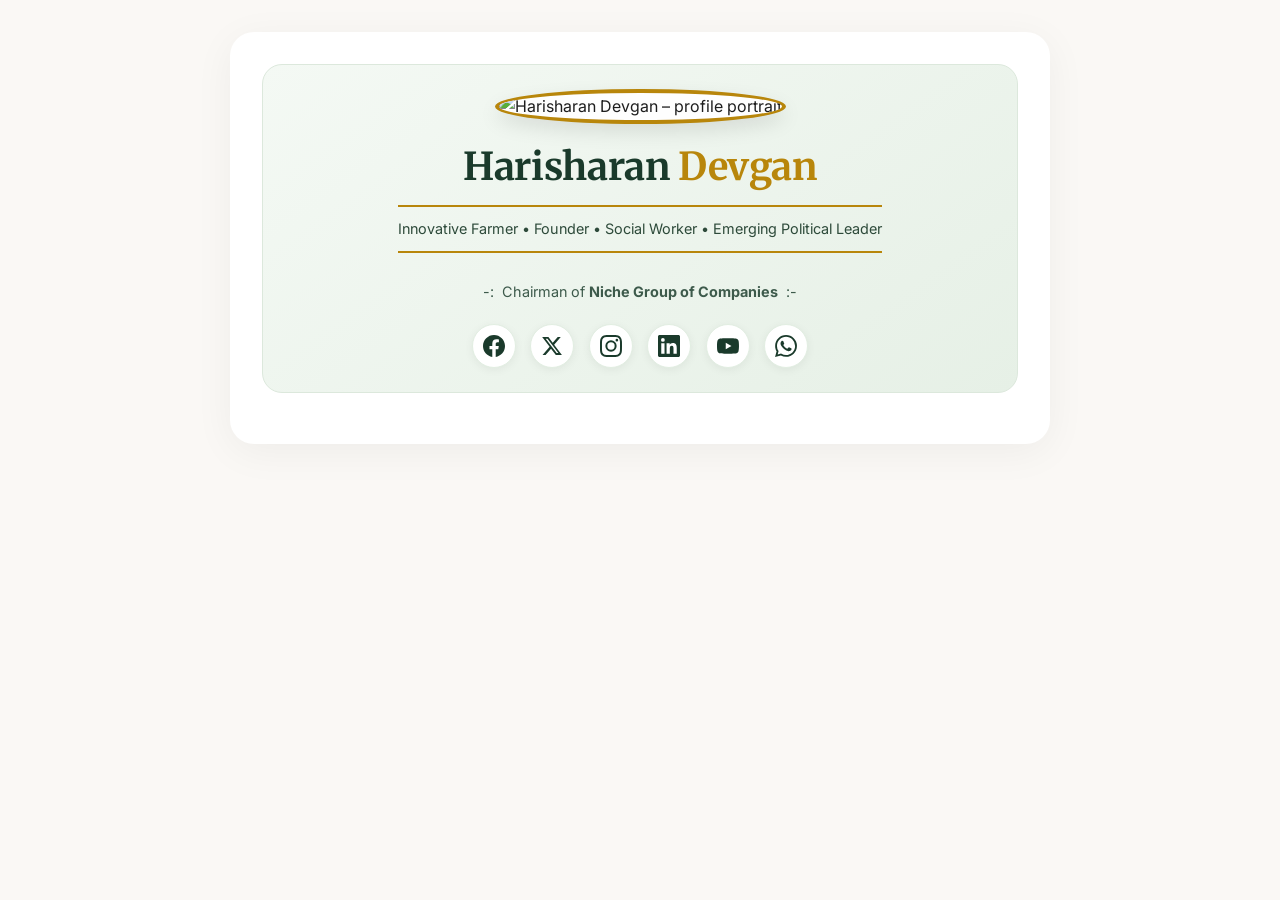
==== commit dafa13bb: "Update index.html" ====
--- a/index.html
+++ b/index.html
@@ -95,6 +95,71 @@
         }
 
         .hero .subhead {
+            font-size: 0.90rem;
+            font-weight: 400;
+            color: #2d4a3a;
+            max-width: 600px;
+            margin: 0.5rem auto 1.2rem;
+            border-top: 2px solid #b8860b;
+            border-bottom: 2px solid #b8860b;
+            padding: 0.6rem 0;
+            display: inline-block;
+        }
+
+         /* ---------- Hero1 / Header ---------- */
+        .hero1 {
+            text-align: center;
+            padding: 1.5rem 1.5rem 1.5rem 1.5rem;
+            background: linear-gradient(145deg, #f4f9f4 0%, #e6f0e6 100%);
+            border-radius: 20px;
+            /* margin-bottom: 2.5rem; */
+            border: 1px solid #dce8dc;
+        }
+
+        .hero1-image {
+            width: 140px;
+            height: 140px;
+            object-fit: cover;
+            border-radius: 50%;
+            border: 4px solid #b8860b;
+            box-shadow: 0 8px 20px rgba(0, 0, 0, 0.10);
+            margin-bottom: 1.2rem;
+            background: #fefefe;
+            transition: transform 0.2s ease;
+        }
+
+        .hero1-image:hover {
+            transform: scale(1.02);
+        }
+
+        .hero1-tag {
+            display: inline-block;
+            background: #2d6a4f;
+            color: #fff;
+            font-size: 0.7rem;
+            font-weight: 600;
+            letter-spacing: 0.08em;
+            text-transform: uppercase;
+            padding: 0.25rem 0.9rem;
+            border-radius: 30px;
+            margin-bottom: 0.8rem;
+        }
+
+        .hero1 h1 {
+            font-family: 'Merriweather', serif;
+            font-size: 2.4rem;
+            font-weight: 700;
+            line-height: 1.2;
+            color: #1a3a2b;
+            letter-spacing: -0.01em;
+            margin-bottom: 0.5rem;
+        }
+
+        .hero1 h1 span {
+            color: #b8860b;
+        }
+
+        .hero1 .subhead {
             font-size: 0.90rem;
             font-weight: 400;
             color: #2d4a3a;
@@ -223,14 +288,9 @@
         }
 
       
-
-
-
-
-
-
-      
-
+header.hero1 {
+    display: none;
+}
         /* ---------- Responsive ---------- */
         @media (max-width: 640px) {
             .container {
@@ -273,6 +333,10 @@
                 width: 19px;
                 height: 19px;
             }
+
+            header.hero1 {
+                display: block;
+            }
         }
 
         @media (max-width: 400px) {
@@ -388,6 +452,13 @@
             </div>
 
         </header>
-
+        <br>
+<header class="hero1">
+
+    <h2>About Me</h2>
+        <section id="intro">
+                <p style="text-align: center;">Harisharan Devgan, born on 25 August 1974, is an Indian <strong>innovative farmer</strong>, entrepreneur and emerging public leader recognized for his contributions to organic farming since 2001 in Andhra Pradesh. He created innovative methods for large-scale organic pomegranate cultivation, leading to honors such as <strong>"Organic Farmer of the Year"</strong> and <strong>"Entrepreneur of the Year"</strong> in 2017. As a committed <strong>social worker</strong>, he educates rural farmers about sustainable practices, financial management, and soil health. <br>Increasingly seen as a <strong>political leader</strong>, Harisharan advocates for agrarian rights and policy reforms, working to connect farming communities with policymakers. His efforts demonstrate a strong dedication to sustainable development, rural empowerment, and national progress.</p>
+            </section>
+    </header>
 
 </body></html>
